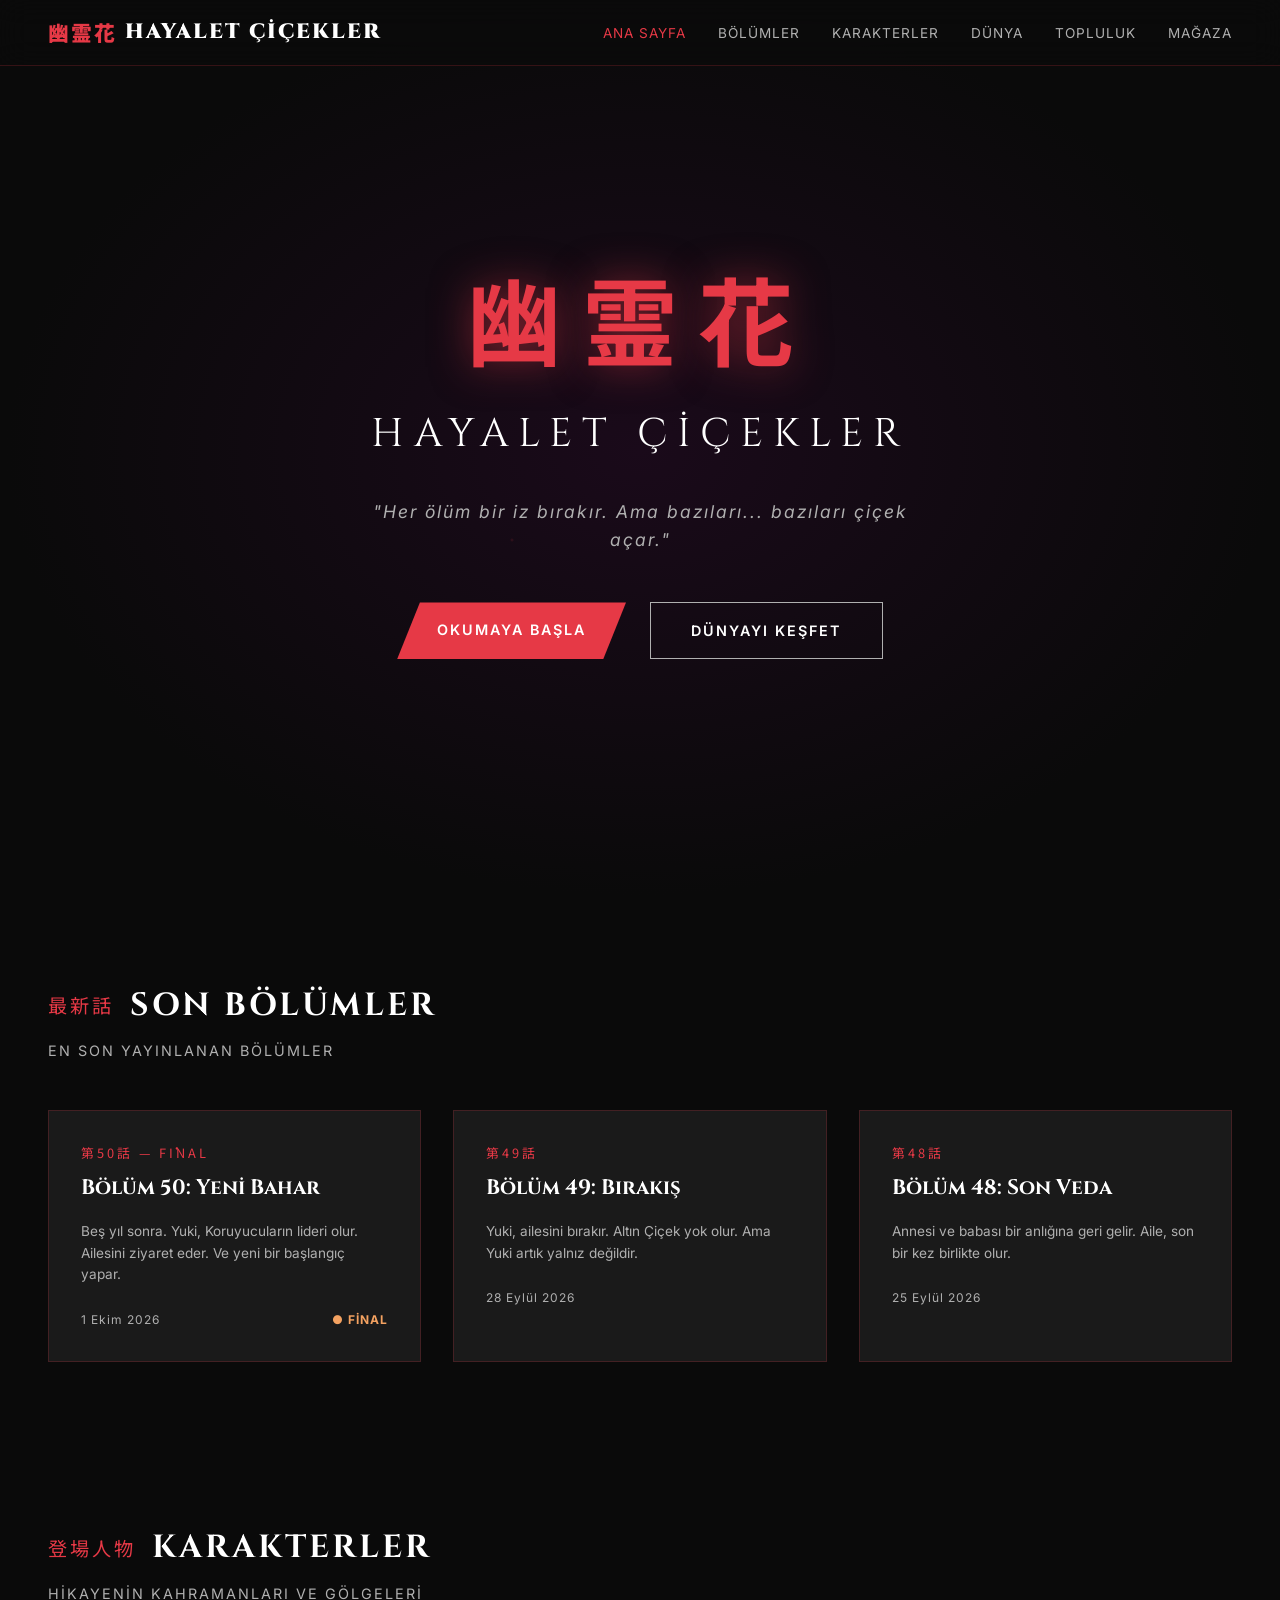
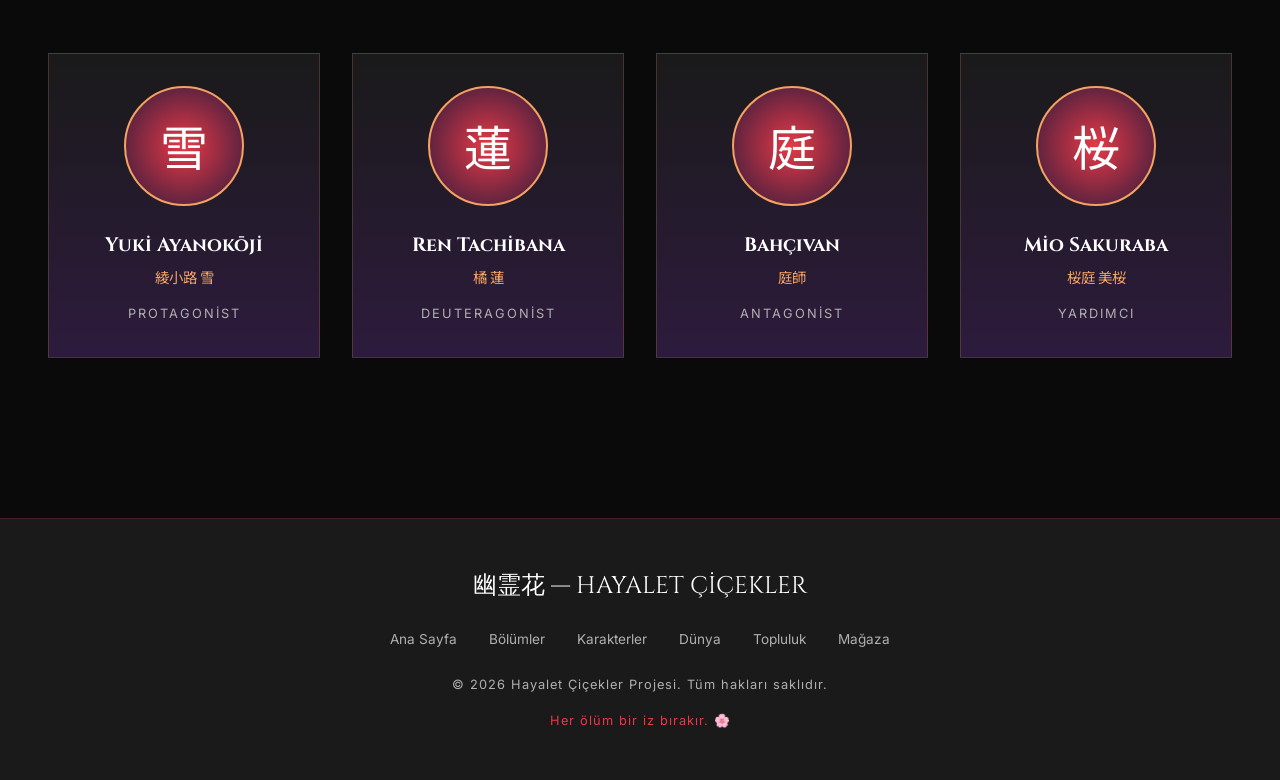
==== index.html @ 7137e5c6 "Create index.html" ====
<!DOCTYPE html>
<html lang="tr">
<head>
<meta charset="UTF-8">
<meta name="viewport" content="width=device-width, initial-scale=1.0">
<title>幽霊花 — Hayalet Çiçekler | Anime Çizgi Roman</title>
<meta name="description" content="Hayalet Çiçekler — Karanlık fantezi anime çizgi roman. Her ölüm bir iz bırakır, bazıları çiçek açar.">
<link href="https://fonts.googleapis.com/css2?family=Cinzel:wght@400;700;900&family=Inter:wght@300;400;600&family=Noto+Sans+JP:wght@300;400;700&display=swap" rel="stylesheet">
<link rel="stylesheet" href="css/style.css">
</head>
<body>

<!-- NAVBAR -->
<nav class="navbar">
  <a href="index.html" class="logo"><span>幽霊花</span> HAYALET ÇİÇEKLER</a>
  <button class="menu-toggle">☰</button>
  <ul>
    <li><a href="index.html" class="active">Ana Sayfa</a></li>
    <li><a href="reader.html">Bölümler</a></li>
    <li><a href="characters.html">Karakterler</a></li>
    <li><a href="world.html">Dünya</a></li>
    <li><a href="community.html">Topluluk</a></li>
    <li><a href="shop.html">Mağaza</a></li>
  </ul>
</nav>

<!-- HERO -->
<header class="hero">
  <h1 class="hero-title-jp">幽霊花</h1>
  <h2 class="hero-title-tr">HAYALET ÇİÇEKLER</h2>
  <p class="hero-tagline">"Her ölüm bir iz bırakır. Ama bazıları... bazıları çiçek açar."</p>
  <div class="hero-buttons">
    <a href="reader.html" class="btn btn-primary">Okumaya Başla</a>
    <a href="world.html" class="btn btn-secondary">Dünyayı Keşfet</a>
  </div>
</header>

<!-- SON BÖLÜMLER -->
<section id="chapters">
  <h2 class="section-title">
    <span class="section-title-jp">最新話</span> SON BÖLÜMLER
  </h2>
  <p class="section-subtitle">En son yayınlanan bölümler</p>

  <div class="chapters-grid">
    <a href="reader.html" class="chapter-card">
      <div class="chapter-number">第50話 — FİNAL</div>
      <h3 class="chapter-title">Bölüm 50: Yeni Bahar</h3>
      <p class="chapter-desc">Beş yıl sonra. Yuki, Koruyucuların lideri olur. Ailesini ziyaret eder. Ve yeni bir başlangıç yapar.</p>
      <div class="chapter-meta">
        <span>1 Ekim 2026</span>
        <span class="new">● FİNAL</span>
      </div>
    </a>

    <a href="reader.html" class="chapter-card">
      <div class="chapter-number">第49話</div>
      <h3 class="chapter-title">Bölüm 49: Bırakış</h3>
      <p class="chapter-desc">Yuki, ailesini bırakır. Altın Çiçek yok olur. Ama Yuki artık yalnız değildir.</p>
      <div class="chapter-meta">
        <span>28 Eylül 2026</span>
      </div>
    </a>

    <a href="reader.html" class="chapter-card">
      <div class="chapter-number">第48話</div>
      <h3 class="chapter-title">Bölüm 48: Son Veda</h3>
      <p class="chapter-desc">Annesi ve babası bir anlığına geri gelir. Aile, son bir kez birlikte olur.</p>
      <div class="chapter-meta">
        <span>25 Eylül 2026</span>
      </div>
    </a>
  </div>
</section>

<!-- KARAKTERLER -->
<section id="characters">
  <h2 class="section-title">
    <span class="section-title-jp">登場人物</span> KARAKTERLER
  </h2>
  <p class="section-subtitle">Hikayenin kahramanları ve gölgeleri</p>

  <div class="characters-grid">
    <a href="characters.html" class="character-card">
      <div class="character-avatar">雪</div>
      <h3 class="character-name">Yuki Ayanokōji</h3>
      <div class="character-name-jp">綾小路 雪</div>
      <div class="character-role">Protagonist</div>
    </a>

    <a href="characters.html" class="character-card">
      <div class="character-avatar">蓮</div>
      <h3 class="character-name">Ren Tachibana</h3>
      <div class="character-name-jp">橘 蓮</div>
      <div class="character-role">Deuteragonist</div>
    </a>

    <a href="characters.html" class="character-card">
      <div class="character-avatar">庭</div>
      <h3 class="character-name">Bahçıvan</h3>
      <div class="character-name-jp">庭師</div>
      <div class="character-role">Antagonist</div>
    </a>

    <a href="characters.html" class="character-card">
      <div class="character-avatar">桜</div>
      <h3 class="character-name">Mio Sakuraba</h3>
      <div class="character-name-jp">桜庭 美桜</div>
      <div class="character-role">Yardımcı</div>
    </a>
  </div>
</section>

<!-- FOOTER -->
<footer>
  <div class="footer-logo">幽霊花 — HAYALET ÇİÇEKLER</div>
  <div class="footer-links">
    <a href="index.html">Ana Sayfa</a>
    <a href="reader.html">Bölümler</a>
    <a href="characters.html">Karakterler</a>
    <a href="world.html">Dünya</a>
    <a href="community.html">Topluluk</a>
    <a href="shop.html">Mağaza</a>
  </div>
  <p>© 2026 Hayalet Çiçekler Projesi. Tüm hakları saklıdır.</p>
  <p style="color: var(--red); margin-top: 1rem;">Her ölüm bir iz bırakır. 🌸</p>
</footer>

<script src="js/main.js"></script>
</body>
</html>
---- css/style.css ----
/* ============================================
   幽霊花 — HAYALET ÇİÇEKLER
   Ana Stil Dosyası
   ============================================ */

:root {
  --bg: #0A0A0A;
  --bg2: #1A1A1A;
  --bg3: #252525;
  --purple: #2D1B3D;
  --red: #E63946;
  --red-light: #FF4757;
  --gold: #F4A261;
  --blue: #4A90D9;
  --white: #FFFFFF;
  --gray: #B0B0B0;
  --gray-dark: #666;
  --font-title: 'Cinzel', serif;
  --font-body: 'Inter', sans-serif;
  --font-jp: 'Noto Sans JP', sans-serif;
  --transition: 0.3s ease;
}

* {
  margin: 0;
  padding: 0;
  box-sizing: border-box;
}

html {
  scroll-behavior: smooth;
}

body {
  background: var(--bg);
  color: var(--white);
  font-family: var(--font-body);
  overflow-x: hidden;
  line-height: 1.6;
}

/* ============================================
   NAVBAR
   ============================================ */
.navbar {
  position: fixed;
  top: 0; left: 0; right: 0;
  z-index: 1000;
  display: flex;
  justify-content: space-between;
  align-items: center;
  padding: 1rem 3rem;
  background: rgba(10,10,10,0.9);
  backdrop-filter: blur(15px);
  -webkit-backdrop-filter: blur(15px);
  border-bottom: 1px solid rgba(230,57,70,0.2);
  transition: transform var(--transition);
}

.navbar.hidden {
  transform: translateY(-100%);
}

.navbar .logo {
  font-family: var(--font-title);
  font-size: 1.3rem;
  font-weight: 900;
  letter-spacing: 2px;
  display: flex;
  align-items: center;
  gap: 0.5rem;
  text-decoration: none;
  color: var(--white);
}

.navbar .logo span {
  color: var(--red);
  font-family: var(--font-jp);
}

.navbar ul {
  display: flex;
  list-style: none;
  gap: 2rem;
}

.navbar a {
  color: var(--gray);
  text-decoration: none;
  font-size: 0.85rem;
  letter-spacing: 1px;
  text-transform: uppercase;
  transition: color var(--transition);
  position: relative;
}

.navbar a::after {
  content: '';
  position: absolute;
  bottom: -5px; left: 0;
  width: 0; height: 2px;
  background: var(--red);
  transition: width var(--transition);
}

.navbar a:hover { color: var(--red); }
.navbar a:hover::after { width: 100%; }
.navbar a.active { color: var(--red); }

.menu-toggle {
  display: none;
  background: transparent;
  border: none;
  color: var(--white);
  font-size: 1.5rem;
  cursor: pointer;
}

/* ============================================
   HERO
   ============================================ */
.hero {
  min-height: 100vh;
  display: flex;
  flex-direction: column;
  justify-content: center;
  align-items: center;
  text-align: center;
  position: relative;
  background: radial-gradient(ellipse at center, #1A0A1A 0%, #0A0A0A 70%);
  overflow: hidden;
  padding: 2rem;
}

.hero::before {
  content: '';
  position: absolute;
  top: 0; left: 0; right: 0; bottom: 0;
  background-image: 
    radial-gradient(2px 2px at 20% 30%, rgba(230,57,70,0.3), transparent),
    radial-gradient(2px 2px at 60% 70%, rgba(244,162,97,0.3), transparent),
    radial-gradient(1px 1px at 50% 50%, rgba(230,57,70,0.2), transparent),
    radial-gradient(1px 1px at 80% 10%, rgba(244,162,97,0.2), transparent),
    radial-gradient(2px 2px at 90% 60%, rgba(230,57,70,0.3), transparent);
  background-size: 200% 200%;
  animation: floatParticles 20s infinite linear;
  opacity: 0.6;
}

@keyframes floatParticles {
  from { background-position: 0 0; }
  to { background-position: 200% 200%; }
}

.hero-title-jp {
  font-family: var(--font-jp);
  font-size: 6rem;
  font-weight: 700;
  color: var(--red);
  letter-spacing: 20px;
  text-shadow: 0 0 40px rgba(230,57,70,0.5);
  animation: glow 3s infinite alternate;
  position: relative;
  z-index: 1;
}

@keyframes glow {
  from { text-shadow: 0 0 20px rgba(230,57,70,0.3); }
  to { text-shadow: 0 0 80px rgba(230,57,70,0.9); }
}

.hero-title-tr {
  font-family: var(--font-title);
  font-size: 2.5rem;
  font-weight: 400;
  letter-spacing: 10px;
  color: var(--white);
  margin-top: 0.5rem;
  position: relative;
  z-index: 1;
}

.hero-tagline {
  font-size: 1.1rem;
  color: var(--gray);
  margin-top: 2rem;
  font-style: italic;
  letter-spacing: 2px;
  position: relative;
  z-index: 1;
  max-width: 600px;
}

.hero-buttons {
  margin-top: 3rem;
  display: flex;
  gap: 1.5rem;
  position: relative;
  z-index: 1;
  flex-wrap: wrap;
  justify-content: center;
}

/* ============================================
   BUTONLAR
   ============================================ */
.btn {
  padding: 1rem 2.5rem;
  font-family: var(--font-body);
  font-size: 0.9rem;
  font-weight: 600;
  letter-spacing: 2px;
  text-transform: uppercase;
  border: none;
  cursor: pointer;
  transition: all var(--transition);
  text-decoration: none;
  display: inline-block;
  text-align: center;
}

.btn-primary {
  background: var(--red);
  color: var(--white);
  clip-path: polygon(10% 0, 100% 0, 90% 100%, 0 100%);
}

.btn-primary:hover {
  background: var(--red-light);
  transform: translateY(-3px);
  box-shadow: 0 10px 30px rgba(230,57,70,0.4);
}

.btn-secondary {
  background: transparent;
  color: var(--white);
  border: 1px solid var(--gray);
}

.btn-secondary:hover {
  border-color: var(--red);
  color: var(--red);
  transform: translateY(-3px);
  box-shadow: 0 10px 30px rgba(230,57,70,0.2);
}

/* ============================================
   SECTIONS
   ============================================ */
section {
  padding: 5rem 3rem;
  max-width: 1400px;
  margin: 0 auto;
}

.section-title {
  font-family: var(--font-title);
  font-size: 2rem;
  font-weight: 700;
  letter-spacing: 3px;
  margin-bottom: 0.5rem;
  display: flex;
  align-items: center;
  gap: 1rem;
  flex-wrap: wrap;
}

.section-title-jp {
  font-family: var(--font-jp);
  font-size: 1.2rem;
  color: var(--red);
  font-weight: 400;
}

.section-subtitle {
  color: var(--gray);
  font-size: 0.9rem;
  letter-spacing: 2px;
  margin-bottom: 3rem;
  text-transform: uppercase;
}

/* ============================================
   BÖLÜM KARTLARI
   ============================================ */
.chapters-grid {
  display: grid;
  grid-template-columns: repeat(auto-fit, minmax(300px, 1fr));
  gap: 2rem;
}

.chapter-card {
  background: var(--bg2);
  border: 1px solid rgba(230,57,70,0.2);
  padding: 2rem;
  transition: all var(--transition);
  cursor: pointer;
  position: relative;
  overflow: hidden;
  text-decoration: none;
  color: inherit;
  display: block;
}

.chapter-card::before {
  content: '';
  position: absolute;
  top: 0; left: 0;
  width: 4px; height: 100%;
  background: var(--red);
  transform: scaleY(0);
  transition: transform var(--transition);
}

.chapter-card:hover::before { transform: scaleY(1); }

.chapter-card:hover {
  border-color: var(--red);
  transform: translateY(-5px);
  box-shadow: 0 15px 40px rgba(230,57,70,0.15);
}

.chapter-number {
  font-family: var(--font-jp);
  font-size: 0.8rem;
  color: var(--red);
  letter-spacing: 3px;
}

.chapter-title {
  font-family: var(--font-title);
  font-size: 1.3rem;
  margin: 0.5rem 0;
  font-weight: 700;
}

.chapter-desc {
  color: var(--gray);
  font-size: 0.85rem;
  line-height: 1.6;
  margin-top: 1rem;
}

.chapter-meta {
  display: flex;
  justify-content: space-between;
  margin-top: 1.5rem;
  font-size: 0.75rem;
  color: var(--gray);
  letter-spacing: 1px;
}

.chapter-meta .new {
  color: var(--gold);
  font-weight: 700;
}

/* ============================================
   KARAKTER KARTLARI
   ============================================ */
.characters-grid {
  display: grid;
  grid-template-columns: repeat(auto-fit, minmax(250px, 1fr));
  gap: 2rem;
}

.character-card {
  background: linear-gradient(180deg, var(--bg2) 0%, var(--purple) 100%);
  border: 1px solid rgba(244,162,97,0.2);
  padding: 2rem;
  text-align: center;
  transition: all var(--transition);
  cursor: pointer;
  text-decoration: none;
  color: inherit;
  display: block;
}

.character-card:hover {
  border-color: var(--gold);
  transform: translateY(-8px);
  box-shadow: 0 20px 50px rgba(244,162,97,0.2);
}

.character-avatar {
  width: 120px;
  height: 120px;
  border-radius: 50%;
  background: radial-gradient(circle, var(--red) 0%, var(--purple) 100%);
  margin: 0 auto 1.5rem;
  display: flex;
  align-items: center;
  justify-content: center;
  font-family: var(--font-jp);
  font-size: 3rem;
  color: var(--white);
  border: 2px solid var(--gold);
  transition: transform var(--transition);
}

.character-card:hover .character-avatar {
  transform: scale(1.1) rotate(5deg);
}

.character-name {
  font-family: var(--font-title);
  font-size: 1.2rem;
  font-weight: 700;
  margin-bottom: 0.3rem;
}

.character-name-jp {
  font-family: var(--font-jp);
  font-size: 0.9rem;
  color: var(--gold);
  margin-bottom: 1rem;
}

.character-role {
  color: var(--gray);
  font-size: 0.8rem;
  letter-spacing: 2px;
  text-transform: uppercase;
}

/* ============================================
   FOOTER
   ============================================ */
footer {
  background: var(--bg2);
  border-top: 1px solid rgba(230,57,70,0.2);
  padding: 3rem;
  text-align: center;
  margin-top: 5rem;
}

footer .footer-logo {
  font-family: var(--font-title);
  font-size: 1.5rem;
  color: var(--white);
  margin-bottom: 1rem;
}

footer p {
  color: var(--gray);
  font-size: 0.8rem;
  letter-spacing: 1px;
  margin-top: 0.5rem;
}

footer .footer-links {
  display: flex;
  justify-content: center;
  gap: 2rem;
  margin: 1.5rem 0;
  flex-wrap: wrap;
}

footer .footer-links a {
  color: var(--gray);
  text-decoration: none;
  font-size: 0.85rem;
  transition: color var(--transition);
}

footer .footer-links a:hover { color: var(--red); }

/* ============================================
   READER
   ============================================ */
.reader-topbar {
  position: fixed;
  top: 0; left: 0; right: 0;
  z-index: 1000;
  display: flex;
  justify-content: space-between;
  align-items: center;
  padding: 0.8rem 2rem;
  background: rgba(10,10,10,0.95);
  backdrop-filter: blur(15px);
  border-bottom: 1px solid rgba(230,57,70,0.3);
  transition: transform var(--transition);
}

.reader-topbar.hidden { transform: translateY(-100%); }

.back-btn {
  color: var(--gray);
  text-decoration: none;
  font-size: 0.85rem;
  letter-spacing: 1px;
  display: flex;
  align-items: center;
  gap: 0.5rem;
  transition: color var(--transition);
}

.back-btn:hover { color: var(--red); }

.chapter-info { text-align: center; flex: 1; }
.chapter-info .jp {
  font-family: var(--font-jp);
  font-size: 0.75rem;
  color: var(--red);
  letter-spacing: 3px;
}
.chapter-info .title {
  font-family: var(--font-title);
  font-size: 1rem;
  font-weight: 700;
  letter-spacing: 2px;
}

.reader-controls { display: flex; gap: 0.8rem; }

.control-btn {
  background: transparent;
  border: 1px solid rgba(230,57,70,0.3);
  color: var(--gray);
  width: 36px;
  height: 36px;
  border-radius: 50%;
  cursor: pointer;
  display: flex;
  align-items: center;
  justify-content: center;
  font-size: 0.9rem;
  transition: all var(--transition);
}

.control-btn:hover {
  border-color: var(--red);
  color: var(--red);
  background: rgba(230,57,70,0.1);
}

.reader-container {
  max-width: 900px;
  margin: 0 auto;
  padding: 6rem 1rem 3rem;
}

.page {
  margin-bottom: 2rem;
  background: var(--bg2);
  border-radius: 4px;
  overflow: hidden;
  box-shadow: 0 10px 40px rgba(0,0,0,0.5);
  position: relative;
  transition: transform var(--transition);
}

.page:hover { transform: scale(1.005); }

.page-number {
  position: absolute;
  bottom: 0.5rem;
  right: 1rem;
  font-size: 0.7rem;
  color: var(--gray);
  letter-spacing: 1px;
  z-index: 10;
}

.panel {
  width: 100%;
  display: flex;
  flex-direction: column;
  border-bottom: 2px solid var(--bg);
  position: relative;
}

.panel:last-child { border-bottom: none; }

.panel-image {
  width: 100%;
  min-height: 300px;
  background: linear-gradient(135deg, #1A0A1A 0%, #0A0A0A 100%);
  display: flex;
  align-items: center;
  justify-content: center;
  position: relative;
  overflow: hidden;
}

.panel-image::before {
  content: attr(data-scene);
  position: absolute;
  top: 50%;
  left: 50%;
  transform: translate(-50%, -50%);
  font-family: var(--font-jp);
  font-size: 1.5rem;
  color: rgba(230,57,70,0.3);
  letter-spacing: 5px;
  text-align: center;
  padding: 1rem;
  width: 90%;
}

.panel-splash .panel-image {
  min-height: 500px;
  background: linear-gradient(135deg, #2D1B3D 0%, #1A0A1A 100%);
}

.panel-splash .panel-image::before {
  font-size: 2.5rem;
  color: rgba(230,57,70,0.5);
}

.panel-closeup .panel-image { min-height: 400px; }

.panel-dialogue {
  padding: 1.5rem 2rem;
  background: var(--bg2);
}

.dialogue-box {
  background: rgba(45,27,61,0.6);
  border-left: 3px solid var(--red);
  padding: 1rem 1.5rem;
  margin: 0.8rem 0;
  border-radius: 0 8px 8px 0;
  position: relative;
}

.dialogue-speaker {
  font-family: var(--font-title);
  font-size: 0.75rem;
  font-weight: 700;
  color: var(--red);
  letter-spacing: 2px;
  text-transform: uppercase;
  margin-bottom: 0.3rem;
}

.dialogue-text {
  font-size: 0.95rem;
  line-height: 1.6;
  color: var(--white);
}

.inner-voice {
  font-style: italic;
  color: var(--gold);
  font-size: 0.9rem;
  line-height: 1.6;
  padding: 1rem 1.5rem;
  background: rgba(244,162,97,0.05);
  border-radius: 8px;
  margin: 0.8rem 0;
  border-left: 2px dashed rgba(244,162,97,0.3);
}

.whisper {
  font-family: var(--font-jp);
  font-size: 0.85rem;
  color: var(--red);
  opacity: 0.7;
  text-align: center;
  letter-spacing: 3px;
  padding: 0.5rem;
  animation: whisperFade 3s infinite alternate;
}

@keyframes whisperFade {
  from { opacity: 0.3; }
  to { opacity: 0.9; }
}

.reader-nav {
  display: flex;
  justify-content: space-between;
  align-items: center;
  margin-top: 3rem;
  padding: 2rem 0;
  border-top: 1px solid rgba(230,57,70,0.2);
  flex-wrap: wrap;
  gap: 1rem;
}

.nav-btn {
  padding: 1rem 2rem;
  background: transparent;
  border: 1px solid rgba(230,57,70,0.4);
  color: var(--white);
  text-decoration: none;
  font-size: 0.85rem;
  letter-spacing: 2px;
  text-transform: uppercase;
  transition: all var(--transition);
  display: flex;
  align-items: center;
  gap: 0.5rem;
}

.nav-btn:hover {
  background: var(--red);
  border-color: var(--red);
  transform: translateY(-3px);
  box-shadow: 0 10px 30px rgba(230,57,70,0.3);
}

.nav-btn.disabled {
  opacity: 0.3;
  pointer-events: none;
}

.progress-bar {
  position: fixed;
  top: 0; left: 0;
  height: 3px;
  background: linear-gradient(90deg, var(--red), var(--gold));
  z-index: 2000;
  transition: width 0.1s;
  box-shadow: 0 0 10px rgba(230,57,70,0.5);
  width: 0;
}

/* ============================================
   YORUMLAR
   ============================================ */
.comments-section {
  margin-top: 4rem;
  padding: 2rem;
  background: var(--bg2);
  border-radius: 8px;
  border: 1px solid rgba(230,57,70,0.2);
}

.comments-title {
  font-family: var(--font-title);
  font-size: 1.2rem;
  margin-bottom: 1.5rem;
  letter-spacing: 2px;
}

.comment-input {
  width: 100%;
  background: rgba(10,10,10,0.8);
  border: 1px solid rgba(230,57,70,0.3);
  color: var(--white);
  padding: 1rem;
  border-radius: 4px;
  font-family: var(--font-body);
  font-size: 0.9rem;
  resize: vertical;
  min-height: 80px;
  transition: border var(--transition);
}

.comment-input:focus {
  outline: none;
  border-color: var(--red);
  box-shadow: 0 0 20px rgba(230,57,70,0.2);
}

.comment-submit {
  margin-top: 1rem;
  padding: 0.8rem 2rem;
  background: var(--red);
  color: var(--white);
  border: none;
  font-family: var(--font-body);
  font-size: 0.8rem;
  letter-spacing: 2px;
  text-transform: uppercase;
  cursor: pointer;
  transition: all var(--transition);
}

.comment-submit:hover {
  background: var(--red-light);
  transform: translateY(-2px);
  box-shadow: 0 10px 25px rgba(230,57,70,0.4);
}

/* ============================================
   DÜNYA SAYFASI
   ============================================ */
.world-grid {
  display: grid;
  grid-template-columns: repeat(auto-fit, minmax(300px, 1fr));
  gap: 2rem;
}

.world-card {
  background: var(--bg2);
  border: 1px solid rgba(230,57,70,0.2);
  padding: 2rem;
  transition: all var(--transition);
}

.world-card:hover {
  border-color: var(--red);
  transform: translateY(-5px);
}

.world-card-icon {
  font-family: var(--font-jp);
  font-size: 3rem;
  color: var(--red);
  margin-bottom: 1rem;
}

.world-card-title {
  font-family: var(--font-title);
  font-size: 1.3rem;
  margin-bottom: 0.5rem;
}

.world-card-title-jp {
  font-family: var(--font-jp);
  font-size: 0.9rem;
  color: var(--gold);
  margin-bottom: 1rem;
}

.world-card-desc {
  color: var(--gray);
  font-size: 0.9rem;
  line-height: 1.7;
}

/* Çiçek renk göstergesi */
.flower-colors {
  display: grid;
  grid-template-columns: repeat(auto-fit, minmax(150px, 1fr));
  gap: 1rem;
  margin-top: 2rem;
}

.flower-color-item {
  padding: 1.5rem;
  text-align: center;
  border-radius: 8px;
  transition: transform var(--transition);
  cursor: pointer;
}

.flower-color-item:hover { transform: scale(1.05); }

.flower-color-item.red { background: linear-gradient(135deg, #E63946, #8B1A1A); }
.flower-color-item.blue { background: linear-gradient(135deg, #4A90D9, #1A3A5C); }
.flower-color-item.black { background: linear-gradient(135deg, #333, #000); }
.flower-color-item.white { background: linear-gradient(135deg, #FFF, #AAA); color: #0A0A0A; }
.flower-color-item.gold { background: linear-gradient(135deg, #F4A261, #B8860B); color: #0A0A0A; }

.flower-color-item h4 {
  font-family: var(--font-title);
  font-size: 1.1rem;
  margin-bottom: 0.3rem;
}

.flower-color-item p {
  font-size: 0.8rem;
  opacity: 0.9;
}

/* ============================================
   TOPLULUK SAYFASI
   ============================================ */
.forum-grid {
  display: grid;
  grid-template-columns: 2fr 1fr;
  gap: 2rem;
}

.forum-thread {
  background: var(--bg2);
  padding: 1.5rem;
  border-left: 3px solid var(--red);
  margin-bottom: 1rem;
  transition: all var(--transition);
  cursor: pointer;
}

.forum-thread:hover {
  border-left-color: var(--gold);
  background: var(--bg3);
}

.forum-thread-title {
  font-family: var(--font-title);
  font-size: 1.1rem;
  margin-bottom: 0.5rem;
}

.forum-thread-meta {
  font-size: 0.75rem;
  color: var(--gray);
  letter-spacing: 1px;
}

.sidebar-box {
  background: var(--bg2);
  padding: 1.5rem;
  border: 1px solid rgba(230,57,70,0.2);
  margin-bottom: 1.5rem;
}

.sidebar-title {
  font-family: var(--font-title);
  font-size: 1rem;
  margin-bottom: 1rem;
  color: var(--gold);
}

.poll-option {
  display: flex;
  justify-content: space-between;
  padding: 0.8rem;
  background: var(--bg);
  margin-bottom: 0.5rem;
  cursor: pointer;
  transition: all var(--transition);
  border: 1px solid transparent;
}

.poll-option:hover {
  border-color: var(--red);
}

/* ============================================
   MAĞAZA SAYFASI
   ============================================ */
.shop-grid {
  display: grid;
  grid-template-columns: repeat(auto-fit, minmax(250px, 1fr));
  gap: 2rem;
}

.product-card {
  background: var(--bg2);
  border: 1px solid rgba(230,57,70,0.2);
  overflow: hidden;
  transition: all var(--transition);
  cursor: pointer;
}

.product-card:hover {
  border-color: var(--red);
  transform: translateY(-5px);
  box-shadow: 0 20px 50px rgba(230,57,70,0.2);
}

.product-image {
  aspect-ratio: 1;
  background: linear-gradient(135deg, #1A0A1A 0%, #2D1B3D 100%);
  display: flex;
  align-items: center;
  justify-content: center;
  font-family: var(--font-jp);
  font-size: 4rem;
  color: rgba(230,57,70,0.4);
}

.product-info {
  padding: 1.5rem;
}

.product-title {
  font-family: var(--font-title);
  font-size: 1.1rem;
  margin-bottom: 0.5rem;
}

.product-price {
  color: var(--gold);
  font-family: var(--font-title);
  font-size: 1.2rem;
  font-weight: 700;
  margin-bottom: 1rem;
}

.product-btn {
  width: 100%;
  padding: 0.8rem;
  background: transparent;
  border: 1px solid var(--red);
  color: var(--red);
  font-family: var(--font-body);
  font-size: 0.8rem;
  letter-spacing: 2px;
  text-transform: uppercase;
  cursor: pointer;
  transition: all var(--transition);
}

.product-btn:hover {
  background: var(--red);
  color: var(--white);
}

/* ============================================
   RESPONSIVE
   ============================================ */
@media (max-width: 968px) {
  .navbar { padding: 1rem 1.5rem; }
  .navbar ul { display: none; }
  .navbar ul.open {
    display: flex;
    flex-direction: column;
    position: absolute;
    top: 100%; left: 0; right: 0;
    background: rgba(10,10,10,0.98);
    padding: 2rem;
    border-bottom: 1px solid rgba(230,57,70,0.3);
  }
  .menu-toggle { display: block; }
  .hero-title-jp { font-size: 3.5rem; letter-spacing: 10px; }
  .hero-title-tr { font-size: 1.5rem; letter-spacing: 5px; }
  section { padding: 3rem 1.5rem; }
  .section-title { font-size: 1.5rem; }
  .forum-grid { grid-template-columns: 1fr; }
}

@media (max-width: 480px) {
  .hero-title-jp { font-size: 2.5rem; letter-spacing: 6px; }
  .hero-title-tr { font-size: 1.2rem; letter-spacing: 3px; }
  .hero-tagline { font-size: 0.9rem; }
  .btn { padding: 0.8rem 1.5rem; font-size: 0.8rem; }
  .reader-topbar { padding: 0.6rem 1rem; }
  .chapter-info .title { font-size: 0.8rem; }
  .reader-container { padding: 5rem 0.5rem 2rem; }
  .panel-image { min-height: 200px; }
  .panel-splash .panel-image { min-height: 350px; }
  .nav-btn { padding: 0.8rem 1rem; font-size: 0.7rem; }
}
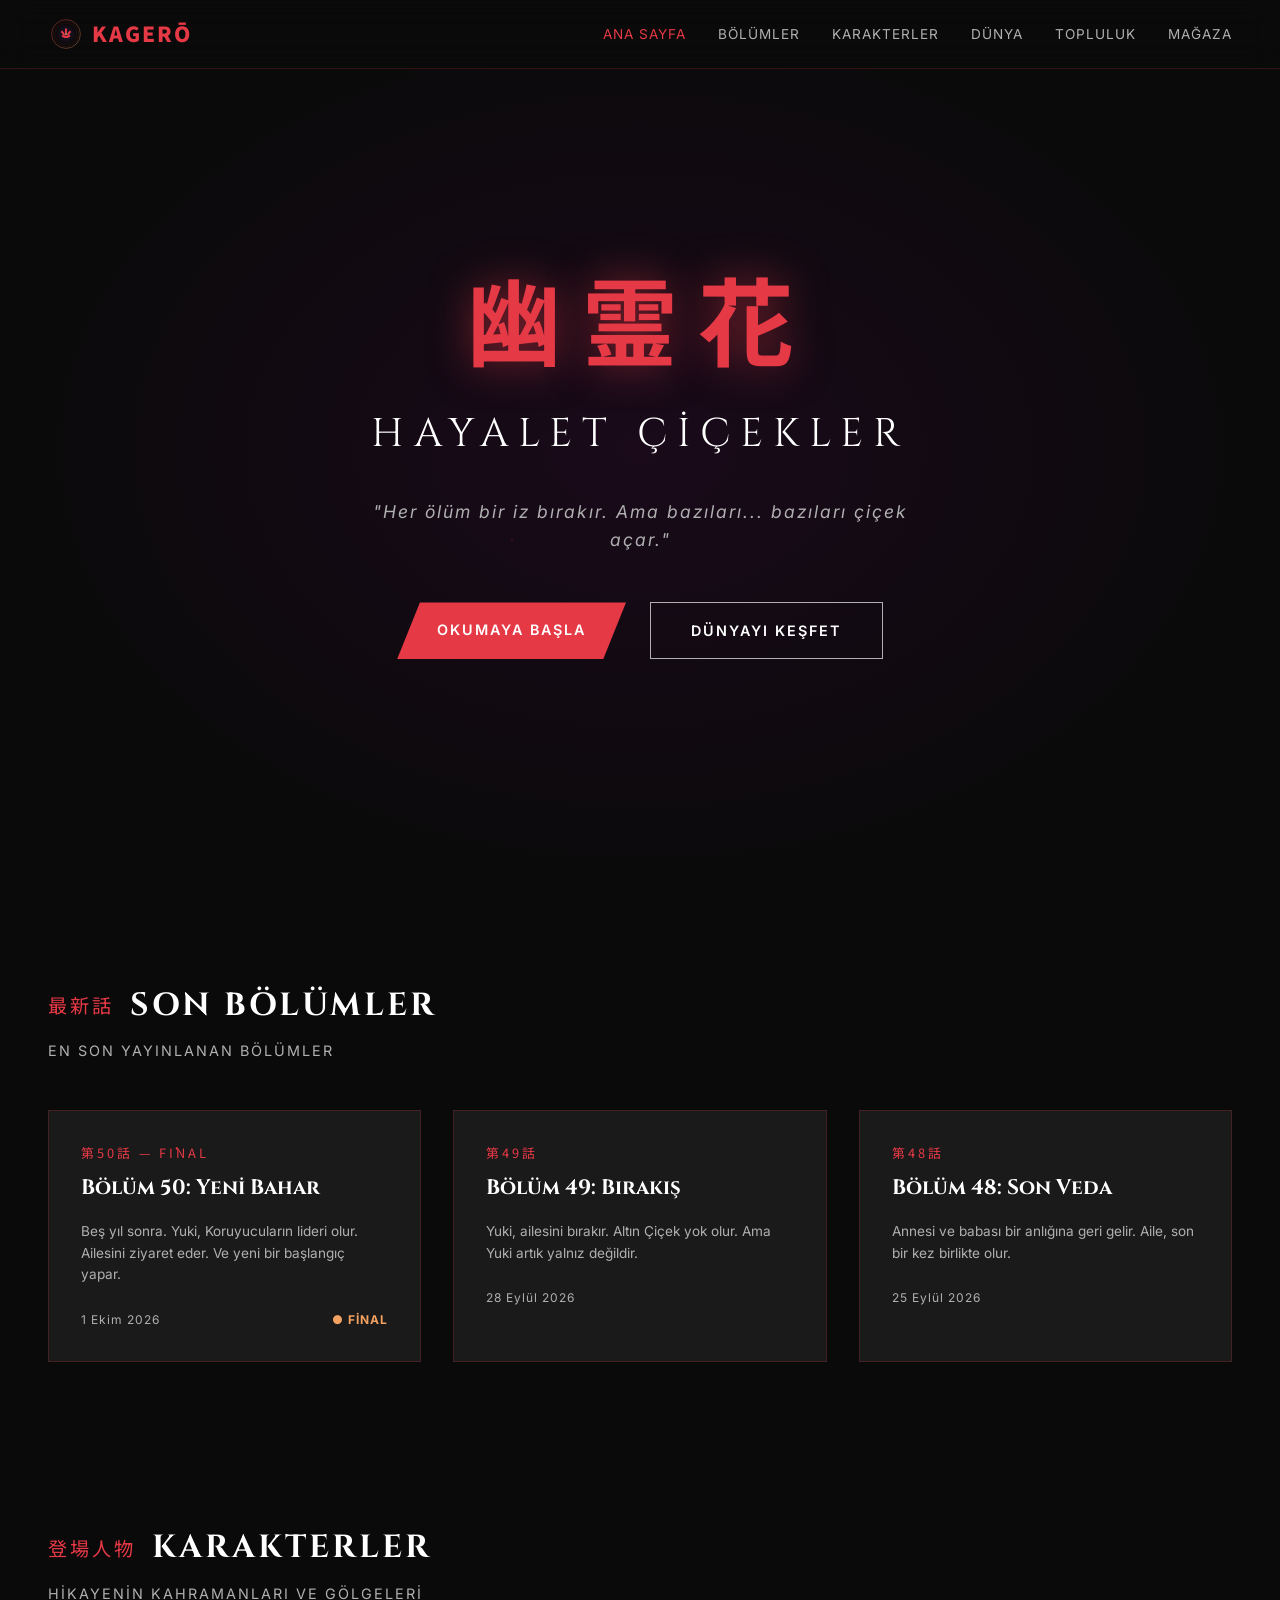
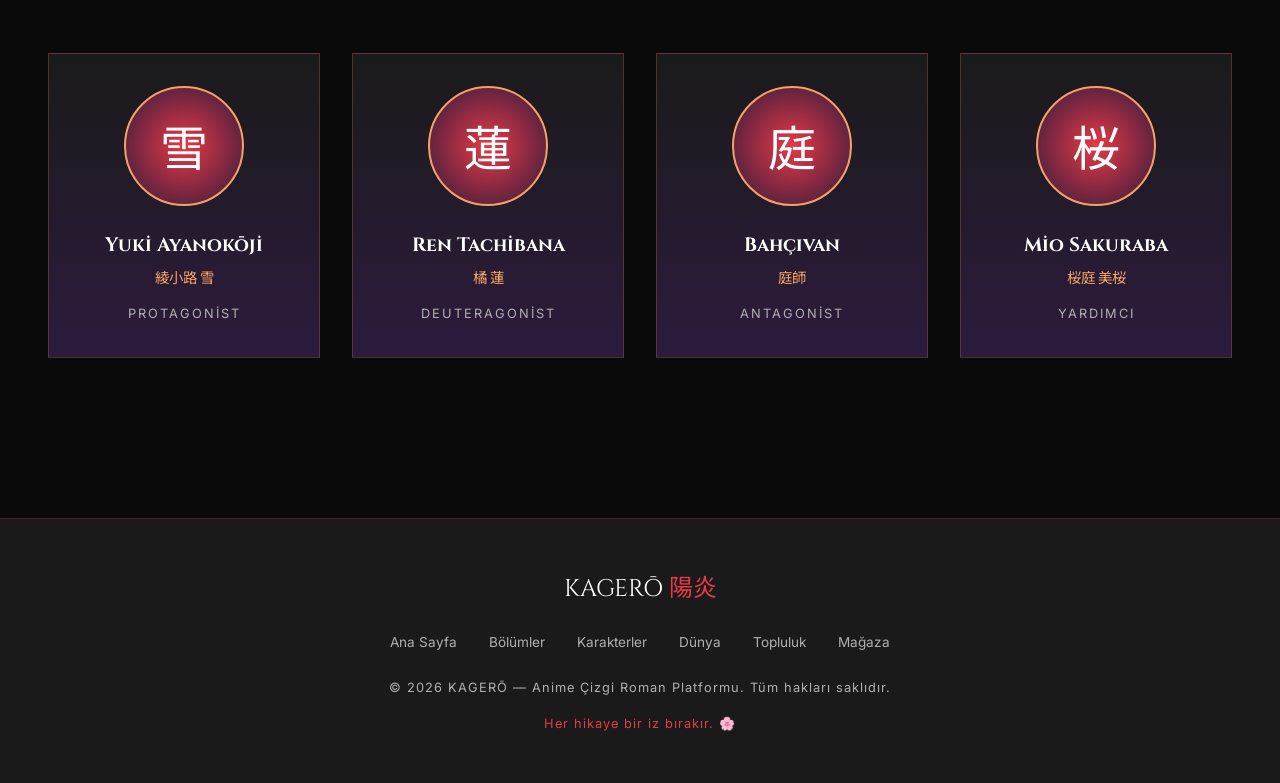
==== commit 0ba68f0a: "Update index.html" ====
--- a/index.html
+++ b/index.html
@@ -3,8 +3,12 @@
 <head>
 <meta charset="UTF-8">
 <meta name="viewport" content="width=device-width, initial-scale=1.0">
-<title>幽霊花 — Hayalet Çiçekler | Anime Çizgi Roman</title>
-<meta name="description" content="Hayalet Çiçekler — Karanlık fantezi anime çizgi roman. Her ölüm bir iz bırakır, bazıları çiçek açar.">
+<title>KAGERŌ — Anime Çizgi Roman Platformu</title>
+<meta name="description" content="KAGERŌ — Karanlık fantezi ve doğaüstü anime çizgi roman platformu. İlk seri: 幽霊花 — Hayalet Çiçekler. Her hikaye bir iz bırakır.">
+<meta property="og:title" content="KAGERŌ — Anime Çizgi Roman Platformu">
+<meta property="og:description" content="Her hikaye bir iz bırakır.">
+<meta property="og:type" content="website">
+<link rel="icon" type="image/svg+xml" href="assets/favicon.svg">
 <link href="https://fonts.googleapis.com/css2?family=Cinzel:wght@400;700;900&family=Inter:wght@300;400;600&family=Noto+Sans+JP:wght@300;400;700&display=swap" rel="stylesheet">
 <link rel="stylesheet" href="css/style.css">
 </head>
@@ -12,7 +16,10 @@
 
 <!-- NAVBAR -->
 <nav class="navbar">
-  <a href="index.html" class="logo"><span>幽霊花</span> HAYALET ÇİÇEKLER</a>
+  <a href="index.html" class="logo">
+    <img src="assets/logo-icon.svg" alt="KAGERŌ" width="36" height="36" style="vertical-align: middle;">
+    <span>KAGERŌ</span>
+  </a>
   <button class="menu-toggle">☰</button>
   <ul>
     <li><a href="index.html" class="active">Ana Sayfa</a></li>
@@ -113,7 +120,7 @@
 
 <!-- FOOTER -->
 <footer>
-  <div class="footer-logo">幽霊花 — HAYALET ÇİÇEKLER</div>
+  <div class="footer-logo">KAGERŌ <span style="color: var(--red); font-family: var(--font-jp);">陽炎</span></div>
   <div class="footer-links">
     <a href="index.html">Ana Sayfa</a>
     <a href="reader.html">Bölümler</a>
@@ -122,8 +129,8 @@
     <a href="community.html">Topluluk</a>
     <a href="shop.html">Mağaza</a>
   </div>
-  <p>© 2026 Hayalet Çiçekler Projesi. Tüm hakları saklıdır.</p>
-  <p style="color: var(--red); margin-top: 1rem;">Her ölüm bir iz bırakır. 🌸</p>
+  <p>© 2026 KAGERŌ — Anime Çizgi Roman Platformu. Tüm hakları saklıdır.</p>
+  <p style="color: var(--red); margin-top: 1rem;">Her hikaye bir iz bırakır. 🌸</p>
 </footer>
 
 <script src="js/main.js"></script>
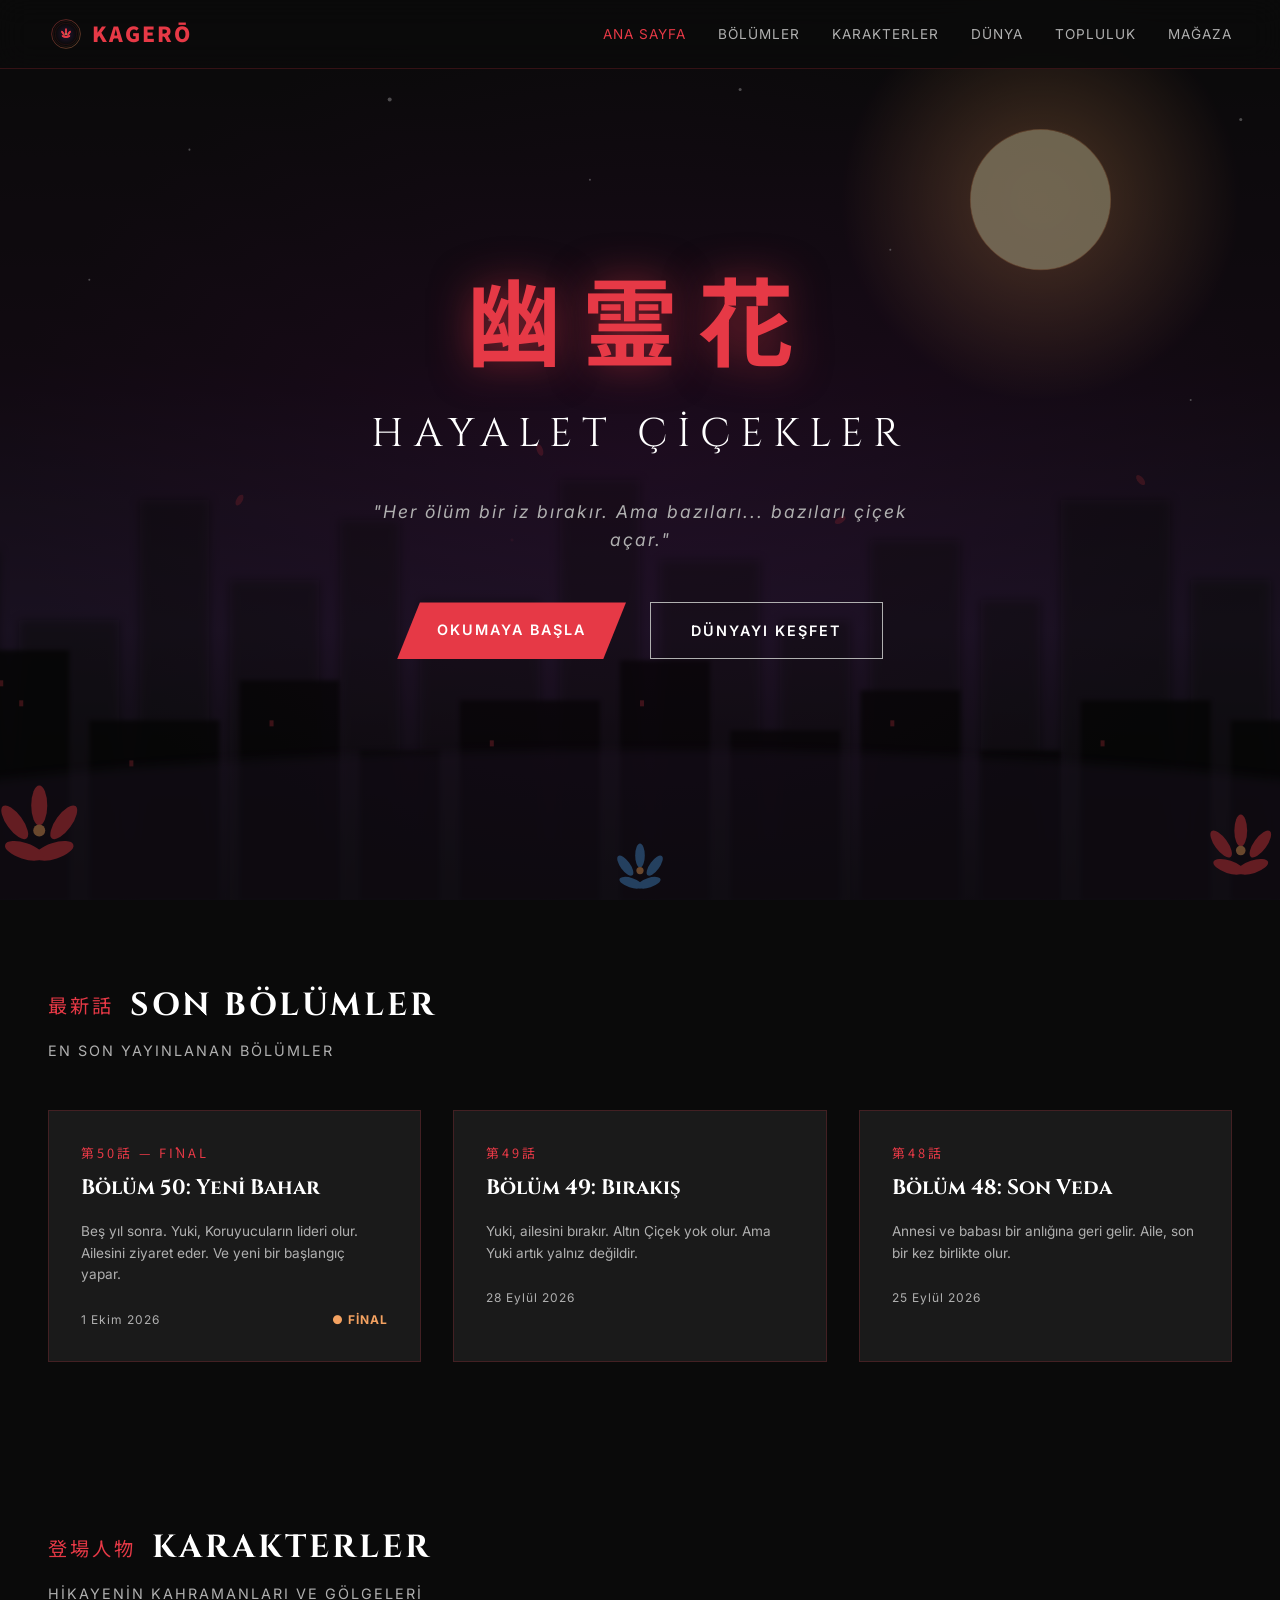
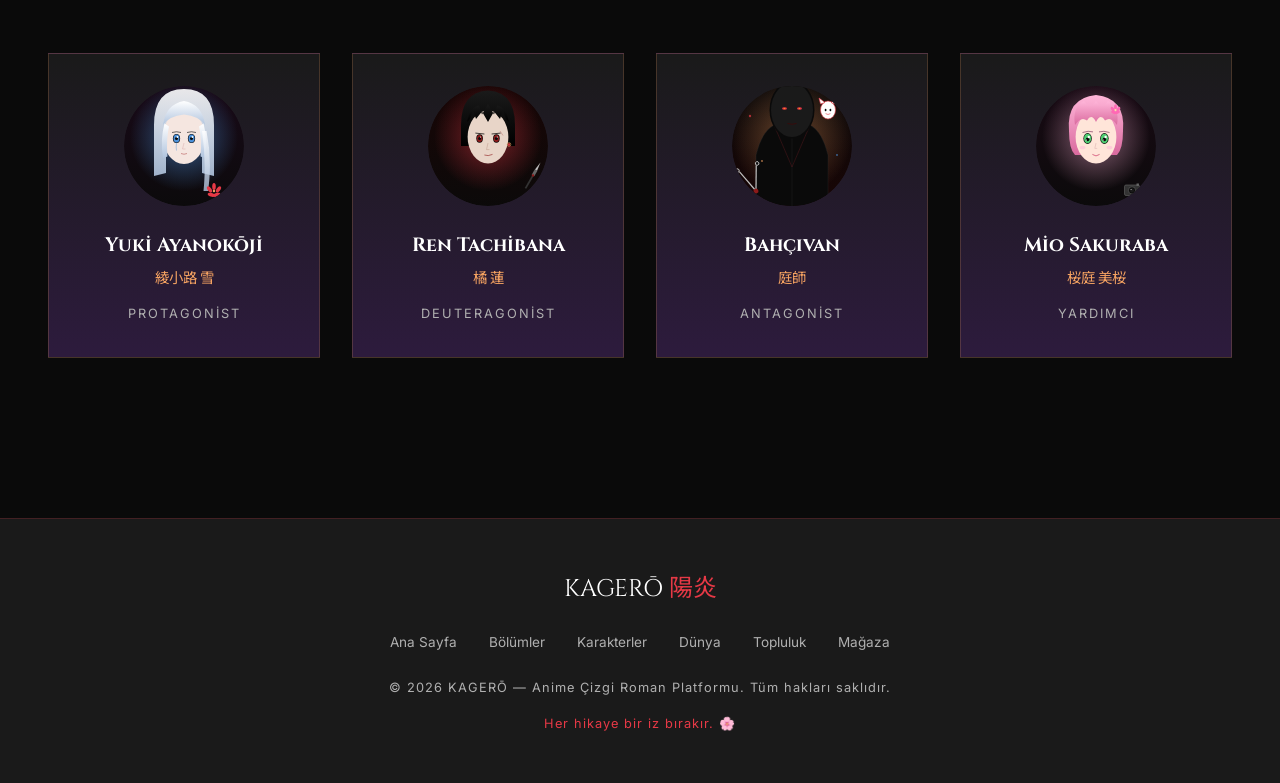
==== commit f3847277: "Update index.html" ====
--- a/index.html
+++ b/index.html
@@ -11,6 +11,18 @@
 <link rel="icon" type="image/svg+xml" href="assets/favicon.svg">
 <link href="https://fonts.googleapis.com/css2?family=Cinzel:wght@400;700;900&family=Inter:wght@300;400;600&family=Noto+Sans+JP:wght@300;400;700&display=swap" rel="stylesheet">
 <link rel="stylesheet" href="css/style.css">
+<style>
+  .hero { position: relative; overflow: hidden; }
+  .hero-bg-img {
+    position: absolute;
+    top: 0; left: 0;
+    width: 100%; height: 100%;
+    object-fit: cover;
+    opacity: 0.45;
+    z-index: 0;
+  }
+  .hero > *:not(.hero-bg-img) { position: relative; z-index: 1; }
+</style>
 </head>
 <body>
 
@@ -23,7 +35,7 @@
   <button class="menu-toggle">☰</button>
   <ul>
     <li><a href="index.html" class="active">Ana Sayfa</a></li>
-    <li><a href="reader.html">Bölümler</a></li>
+    <li><a href="chapters.html">Bölümler</a></li>
     <li><a href="characters.html">Karakterler</a></li>
     <li><a href="world.html">Dünya</a></li>
     <li><a href="community.html">Topluluk</a></li>
@@ -33,6 +45,7 @@
 
 <!-- HERO -->
 <header class="hero">
+  <img src="assets/hero-bg.svg" alt="" class="hero-bg-img">
   <h1 class="hero-title-jp">幽霊花</h1>
   <h2 class="hero-title-tr">HAYALET ÇİÇEKLER</h2>
   <p class="hero-tagline">"Her ölüm bir iz bırakır. Ama bazıları... bazıları çiçek açar."</p>
@@ -89,28 +102,36 @@
 
   <div class="characters-grid">
     <a href="characters.html" class="character-card">
-      <div class="character-avatar">雪</div>
+      <div class="character-avatar" style="background: none; border: none; padding: 0; overflow: hidden;">
+        <img src="assets/character-yuki.svg" alt="Yuki" style="width: 100%; height: 100%; object-fit: cover; border-radius: 50%;">
+      </div>
       <h3 class="character-name">Yuki Ayanokōji</h3>
       <div class="character-name-jp">綾小路 雪</div>
       <div class="character-role">Protagonist</div>
     </a>
 
     <a href="characters.html" class="character-card">
-      <div class="character-avatar">蓮</div>
+      <div class="character-avatar" style="background: none; border: none; padding: 0; overflow: hidden;">
+        <img src="assets/character-ren.svg" alt="Ren" style="width: 100%; height: 100%; object-fit: cover; border-radius: 50%;">
+      </div>
       <h3 class="character-name">Ren Tachibana</h3>
       <div class="character-name-jp">橘 蓮</div>
       <div class="character-role">Deuteragonist</div>
     </a>
 
     <a href="characters.html" class="character-card">
-      <div class="character-avatar">庭</div>
+      <div class="character-avatar" style="background: none; border: none; padding: 0; overflow: hidden;">
+        <img src="assets/character-nishishi.svg" alt="Bahçıvan" style="width: 100%; height: 100%; object-fit: cover; border-radius: 50%;">
+      </div>
       <h3 class="character-name">Bahçıvan</h3>
       <div class="character-name-jp">庭師</div>
       <div class="character-role">Antagonist</div>
     </a>
 
     <a href="characters.html" class="character-card">
-      <div class="character-avatar">桜</div>
+      <div class="character-avatar" style="background: none; border: none; padding: 0; overflow: hidden;">
+        <img src="assets/character-mio.svg" alt="Mio" style="width: 100%; height: 100%; object-fit: cover; border-radius: 50%;">
+      </div>
       <h3 class="character-name">Mio Sakuraba</h3>
       <div class="character-name-jp">桜庭 美桜</div>
       <div class="character-role">Yardımcı</div>
@@ -123,7 +144,7 @@
   <div class="footer-logo">KAGERŌ <span style="color: var(--red); font-family: var(--font-jp);">陽炎</span></div>
   <div class="footer-links">
     <a href="index.html">Ana Sayfa</a>
-    <a href="reader.html">Bölümler</a>
+    <a href="chapters.html">Bölümler</a>
     <a href="characters.html">Karakterler</a>
     <a href="world.html">Dünya</a>
     <a href="community.html">Topluluk</a>
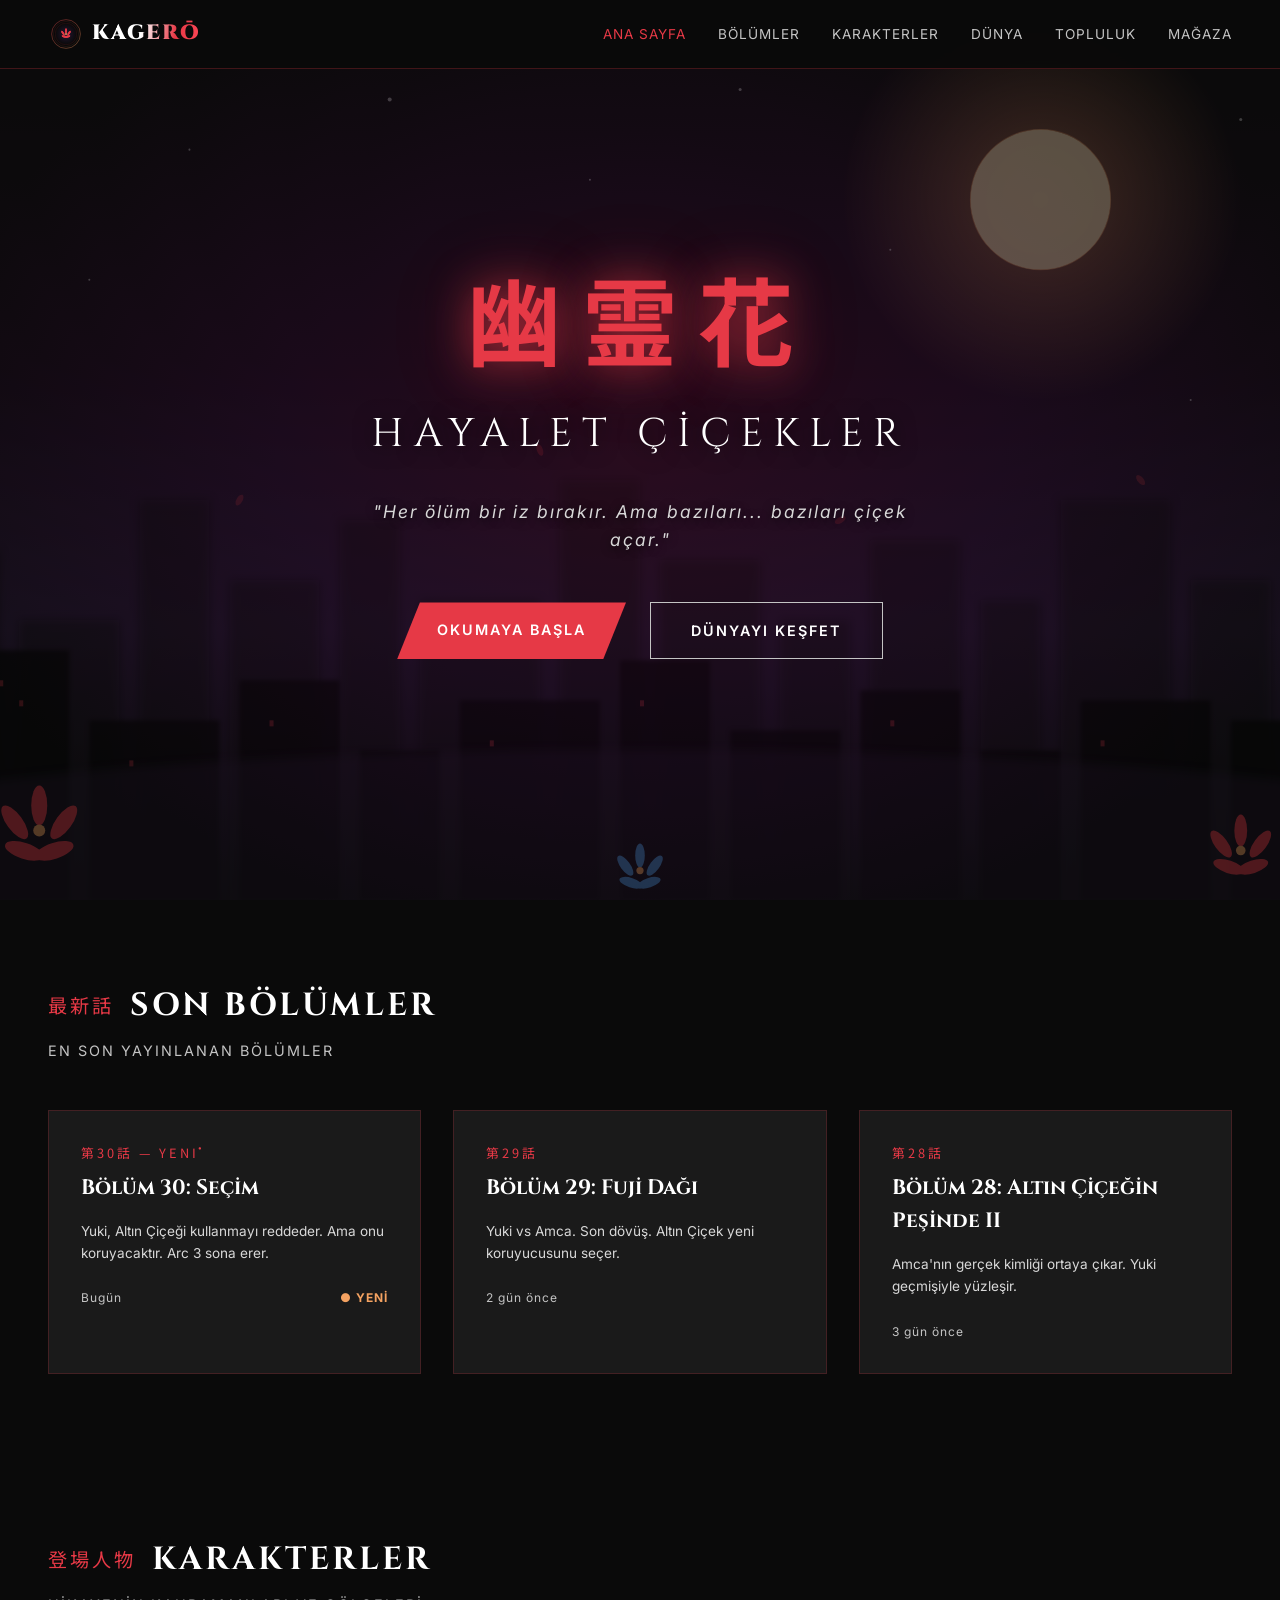
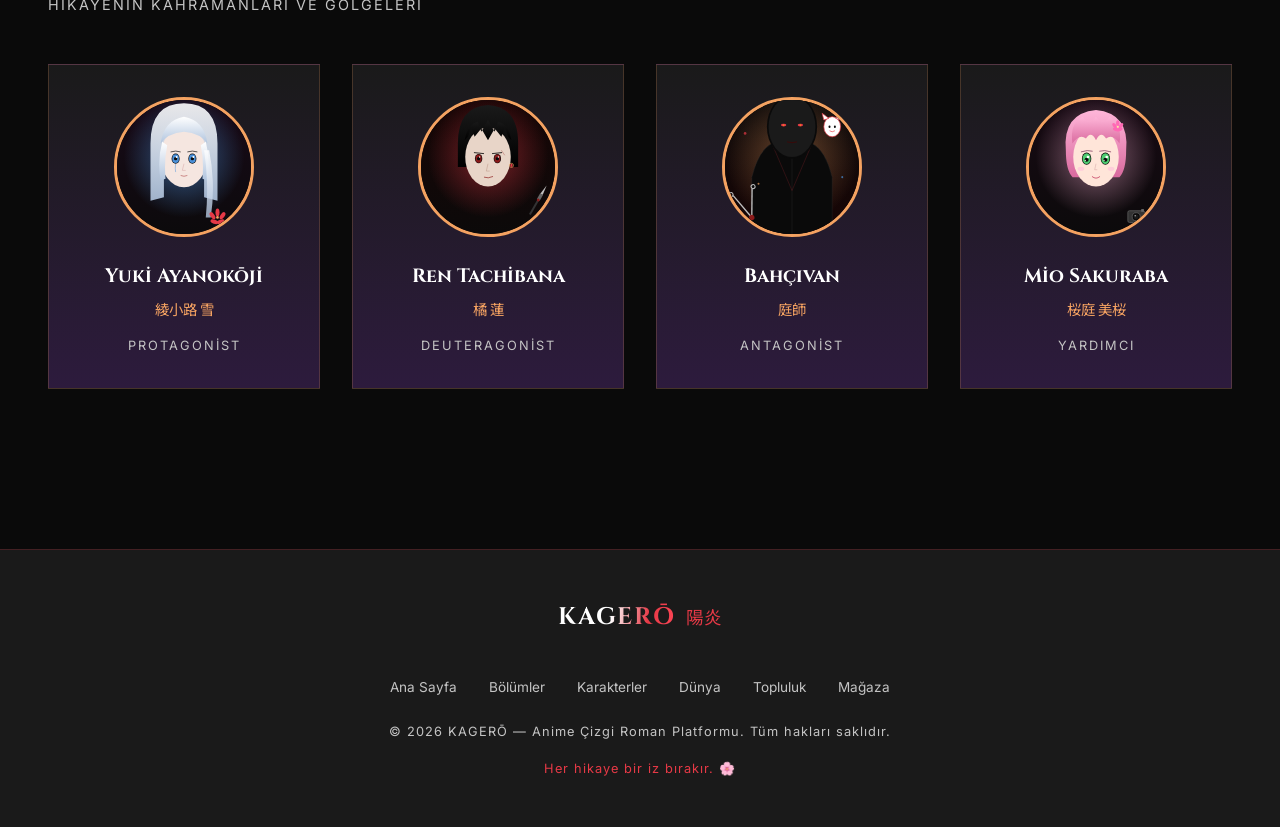
==== commit e1d09923: "Update index.html" ====
--- a/index.html
+++ b/index.html
@@ -4,35 +4,22 @@
 <meta charset="UTF-8">
 <meta name="viewport" content="width=device-width, initial-scale=1.0">
 <title>KAGERŌ — Anime Çizgi Roman Platformu</title>
-<meta name="description" content="KAGERŌ — Karanlık fantezi ve doğaüstü anime çizgi roman platformu. İlk seri: 幽霊花 — Hayalet Çiçekler. Her hikaye bir iz bırakır.">
+<meta name="description" content="KAGERŌ — Karanlık fantezi ve doğaüstü anime çizgi roman platformu. İlk seri: 幽霊花 — Hayalet Çiçekler.">
 <meta property="og:title" content="KAGERŌ — Anime Çizgi Roman Platformu">
 <meta property="og:description" content="Her hikaye bir iz bırakır.">
 <meta property="og:type" content="website">
 <link rel="icon" type="image/svg+xml" href="assets/favicon.svg">
 <link href="https://fonts.googleapis.com/css2?family=Cinzel:wght@400;700;900&family=Inter:wght@300;400;600&family=Noto+Sans+JP:wght@300;400;700&display=swap" rel="stylesheet">
 <link rel="stylesheet" href="css/style.css">
-<style>
-  .hero { position: relative; overflow: hidden; }
-  .hero-bg-img {
-    position: absolute;
-    top: 0; left: 0;
-    width: 100%; height: 100%;
-    object-fit: cover;
-    opacity: 0.45;
-    z-index: 0;
-  }
-  .hero > *:not(.hero-bg-img) { position: relative; z-index: 1; }
-</style>
 </head>
 <body>
 
-<!-- NAVBAR -->
 <nav class="navbar">
   <a href="index.html" class="logo">
     <img src="assets/logo-icon.svg" alt="KAGERŌ" width="36" height="36" style="vertical-align: middle;">
     <span>KAGERŌ</span>
   </a>
-  <button class="menu-toggle">☰</button>
+  <button class="menu-toggle" aria-label="Menü">☰</button>
   <ul>
     <li><a href="index.html" class="active">Ana Sayfa</a></li>
     <li><a href="chapters.html">Bölümler</a></li>
@@ -43,19 +30,37 @@
   </ul>
 </nav>
 
-<!-- HERO -->
 <header class="hero">
   <img src="assets/hero-bg.svg" alt="" class="hero-bg-img">
+
+  <div class="hero-particles">
+    <span></span>
+    <span class="gold"></span>
+    <span></span>
+    <span class="white"></span>
+    <span></span>
+    <span class="gold"></span>
+    <span></span>
+    <span></span>
+    <span class="white"></span>
+    <span class="gold"></span>
+    <span></span>
+    <span></span>
+    <span class="gold"></span>
+    <span></span>
+    <span class="white"></span>
+    <span></span>
+  </div>
+
   <h1 class="hero-title-jp">幽霊花</h1>
   <h2 class="hero-title-tr">HAYALET ÇİÇEKLER</h2>
   <p class="hero-tagline">"Her ölüm bir iz bırakır. Ama bazıları... bazıları çiçek açar."</p>
   <div class="hero-buttons">
-    <a href="reader.html" class="btn btn-primary">Okumaya Başla</a>
+    <a href="reader.html?ch=1" class="btn btn-primary">Okumaya Başla</a>
     <a href="world.html" class="btn btn-secondary">Dünyayı Keşfet</a>
   </div>
 </header>
 
-<!-- SON BÖLÜMLER -->
 <section id="chapters">
   <h2 class="section-title">
     <span class="section-title-jp">最新話</span> SON BÖLÜMLER
@@ -63,37 +68,36 @@
   <p class="section-subtitle">En son yayınlanan bölümler</p>
 
   <div class="chapters-grid">
-    <a href="reader.html" class="chapter-card">
-      <div class="chapter-number">第50話 — FİNAL</div>
-      <h3 class="chapter-title">Bölüm 50: Yeni Bahar</h3>
-      <p class="chapter-desc">Beş yıl sonra. Yuki, Koruyucuların lideri olur. Ailesini ziyaret eder. Ve yeni bir başlangıç yapar.</p>
+    <a href="reader.html?ch=30" class="chapter-card">
+      <div class="chapter-number">第30話 — YENİ</div>
+      <h3 class="chapter-title">Bölüm 30: Seçim</h3>
+      <p class="chapter-desc">Yuki, Altın Çiçeği kullanmayı reddeder. Ama onu koruyacaktır. Arc 3 sona erer.</p>
       <div class="chapter-meta">
-        <span>1 Ekim 2026</span>
-        <span class="new">● FİNAL</span>
+        <span>Bugün</span>
+        <span class="new">● YENİ</span>
       </div>
     </a>
 
-    <a href="reader.html" class="chapter-card">
-      <div class="chapter-number">第49話</div>
-      <h3 class="chapter-title">Bölüm 49: Bırakış</h3>
-      <p class="chapter-desc">Yuki, ailesini bırakır. Altın Çiçek yok olur. Ama Yuki artık yalnız değildir.</p>
+    <a href="reader.html?ch=29" class="chapter-card">
+      <div class="chapter-number">第29話</div>
+      <h3 class="chapter-title">Bölüm 29: Fuji Dağı</h3>
+      <p class="chapter-desc">Yuki vs Amca. Son dövüş. Altın Çiçek yeni koruyucusunu seçer.</p>
       <div class="chapter-meta">
-        <span>28 Eylül 2026</span>
+        <span>2 gün önce</span>
       </div>
     </a>
 
-    <a href="reader.html" class="chapter-card">
-      <div class="chapter-number">第48話</div>
-      <h3 class="chapter-title">Bölüm 48: Son Veda</h3>
-      <p class="chapter-desc">Annesi ve babası bir anlığına geri gelir. Aile, son bir kez birlikte olur.</p>
+    <a href="reader.html?ch=28" class="chapter-card">
+      <div class="chapter-number">第28話</div>
+      <h3 class="chapter-title">Bölüm 28: Altın Çiçeğin Peşinde II</h3>
+      <p class="chapter-desc">Amca'nın gerçek kimliği ortaya çıkar. Yuki geçmişiyle yüzleşir.</p>
       <div class="chapter-meta">
-        <span>25 Eylül 2026</span>
+        <span>3 gün önce</span>
       </div>
     </a>
   </div>
 </section>
 
-<!-- KARAKTERLER -->
 <section id="characters">
   <h2 class="section-title">
     <span class="section-title-jp">登場人物</span> KARAKTERLER
@@ -101,36 +105,36 @@
   <p class="section-subtitle">Hikayenin kahramanları ve gölgeleri</p>
 
   <div class="characters-grid">
-    <a href="characters.html" class="character-card">
-      <div class="character-avatar" style="background: none; border: none; padding: 0; overflow: hidden;">
-        <img src="assets/character-yuki.svg" alt="Yuki" style="width: 100%; height: 100%; object-fit: cover; border-radius: 50%;">
+    <a href="characters.html?char=yuki" class="character-card">
+      <div class="character-avatar">
+        <img src="assets/character-yuki.svg" alt="Yuki">
       </div>
       <h3 class="character-name">Yuki Ayanokōji</h3>
       <div class="character-name-jp">綾小路 雪</div>
       <div class="character-role">Protagonist</div>
     </a>
 
-    <a href="characters.html" class="character-card">
-      <div class="character-avatar" style="background: none; border: none; padding: 0; overflow: hidden;">
-        <img src="assets/character-ren.svg" alt="Ren" style="width: 100%; height: 100%; object-fit: cover; border-radius: 50%;">
+    <a href="characters.html?char=ren" class="character-card">
+      <div class="character-avatar">
+        <img src="assets/character-ren.svg" alt="Ren">
       </div>
       <h3 class="character-name">Ren Tachibana</h3>
       <div class="character-name-jp">橘 蓮</div>
       <div class="character-role">Deuteragonist</div>
     </a>
 
-    <a href="characters.html" class="character-card">
-      <div class="character-avatar" style="background: none; border: none; padding: 0; overflow: hidden;">
-        <img src="assets/character-nishishi.svg" alt="Bahçıvan" style="width: 100%; height: 100%; object-fit: cover; border-radius: 50%;">
+    <a href="characters.html?char=nishishi" class="character-card">
+      <div class="character-avatar">
+        <img src="assets/character-nishishi.svg" alt="Bahçıvan">
       </div>
       <h3 class="character-name">Bahçıvan</h3>
       <div class="character-name-jp">庭師</div>
       <div class="character-role">Antagonist</div>
     </a>
 
-    <a href="characters.html" class="character-card">
-      <div class="character-avatar" style="background: none; border: none; padding: 0; overflow: hidden;">
-        <img src="assets/character-mio.svg" alt="Mio" style="width: 100%; height: 100%; object-fit: cover; border-radius: 50%;">
+    <a href="characters.html?char=mio" class="character-card">
+      <div class="character-avatar">
+        <img src="assets/character-mio.svg" alt="Mio">
       </div>
       <h3 class="character-name">Mio Sakuraba</h3>
       <div class="character-name-jp">桜庭 美桜</div>
@@ -139,9 +143,11 @@
   </div>
 </section>
 
-<!-- FOOTER -->
 <footer>
-  <div class="footer-logo">KAGERŌ <span style="color: var(--red); font-family: var(--font-jp);">陽炎</span></div>
+  <div class="footer-logo">
+    <span class="brand">KAGERŌ</span>
+    <span class="jp">陽炎</span>
+  </div>
   <div class="footer-links">
     <a href="index.html">Ana Sayfa</a>
     <a href="chapters.html">Bölümler</a>
--- a/css/style.css
+++ b/css/style.css
@@ -1,5 +1,5 @@
 /* ============================================
-   幽霊花 — HAYALET ÇİÇEKLER
+   KAGERŌ — Anime Çizgi Roman Platformu
    Ana Stil Dosyası
    ============================================ */
 
@@ -13,23 +13,18 @@
   --gold: #F4A261;
   --blue: #4A90D9;
   --white: #FFFFFF;
-  --gray: #B0B0B0;
-  --gray-dark: #666;
+  --gray: #C4C4C4;
+  --gray-light: #D8D8D8;
+  --gray-dark: #888;
   --font-title: 'Cinzel', serif;
   --font-body: 'Inter', sans-serif;
   --font-jp: 'Noto Sans JP', sans-serif;
   --transition: 0.3s ease;
 }
 
-* {
-  margin: 0;
-  padding: 0;
-  box-sizing: border-box;
-}
-
-html {
-  scroll-behavior: smooth;
-}
+* { margin: 0; padding: 0; box-sizing: border-box; }
+
+html { scroll-behavior: smooth; }
 
 body {
   background: var(--bg);
@@ -37,6 +32,7 @@
   font-family: var(--font-body);
   overflow-x: hidden;
   line-height: 1.6;
+  -webkit-font-smoothing: antialiased;
 }
 
 /* ============================================
@@ -50,16 +46,14 @@
   justify-content: space-between;
   align-items: center;
   padding: 1rem 3rem;
-  background: rgba(10,10,10,0.9);
-  backdrop-filter: blur(15px);
-  -webkit-backdrop-filter: blur(15px);
-  border-bottom: 1px solid rgba(230,57,70,0.2);
-  transition: transform var(--transition);
-}
-
-.navbar.hidden {
-  transform: translateY(-100%);
-}
+  background: rgba(10,10,10,0.95);
+  backdrop-filter: blur(10px);
+  -webkit-backdrop-filter: blur(10px);
+  border-bottom: 1px solid rgba(230,57,70,0.25);
+  transition: transform 0.3s ease;
+}
+
+.navbar.hidden { transform: translateY(-100%); }
 
 .navbar .logo {
   font-family: var(--font-title);
@@ -71,11 +65,16 @@
   gap: 0.5rem;
   text-decoration: none;
   color: var(--white);
+  transition: color 0.3s ease;
+  z-index: 10;
 }
 
 .navbar .logo span {
-  color: var(--red);
-  font-family: var(--font-jp);
+  background: linear-gradient(100deg, #FFFFFF 0%, #FFFFFF 45%, #E63946 75%, #FF4757 100%);
+  -webkit-background-clip: text;
+  background-clip: text;
+  -webkit-text-fill-color: transparent;
+  color: transparent;
 }
 
 .navbar ul {
@@ -90,7 +89,7 @@
   font-size: 0.85rem;
   letter-spacing: 1px;
   text-transform: uppercase;
-  transition: color var(--transition);
+  transition: color 0.3s ease;
   position: relative;
 }
 
@@ -100,7 +99,7 @@
   bottom: -5px; left: 0;
   width: 0; height: 2px;
   background: var(--red);
-  transition: width var(--transition);
+  transition: width 0.3s ease;
 }
 
 .navbar a:hover { color: var(--red); }
@@ -114,7 +113,13 @@
   color: var(--white);
   font-size: 1.5rem;
   cursor: pointer;
-}
+  padding: 0.5rem;
+  transition: color 0.3s ease, transform 0.3s ease;
+  z-index: 10;
+}
+
+.menu-toggle:hover { color: var(--red); }
+.menu-toggle.active { transform: rotate(90deg); color: var(--red); }
 
 /* ============================================
    HERO
@@ -127,29 +132,88 @@
   align-items: center;
   text-align: center;
   position: relative;
-  background: radial-gradient(ellipse at center, #1A0A1A 0%, #0A0A0A 70%);
+  background: radial-gradient(ellipse at center, #2D0A1A 0%, #1A0A1A 40%, #0A0A0A 80%);
   overflow: hidden;
   padding: 2rem;
 }
 
-.hero::before {
-  content: '';
+.hero-bg-img {
   position: absolute;
-  top: 0; left: 0; right: 0; bottom: 0;
-  background-image: 
-    radial-gradient(2px 2px at 20% 30%, rgba(230,57,70,0.3), transparent),
-    radial-gradient(2px 2px at 60% 70%, rgba(244,162,97,0.3), transparent),
-    radial-gradient(1px 1px at 50% 50%, rgba(230,57,70,0.2), transparent),
-    radial-gradient(1px 1px at 80% 10%, rgba(244,162,97,0.2), transparent),
-    radial-gradient(2px 2px at 90% 60%, rgba(230,57,70,0.3), transparent);
-  background-size: 200% 200%;
-  animation: floatParticles 20s infinite linear;
-  opacity: 0.6;
-}
-
-@keyframes floatParticles {
-  from { background-position: 0 0; }
-  to { background-position: 200% 200%; }
+  top: 0; left: 0;
+  width: 100%; height: 100%;
+  object-fit: cover;
+  opacity: 0.35;
+  z-index: 0;
+  pointer-events: none;
+}
+
+/* PARÇACIKLAR — GPU HIZLANDIRMALI */
+.hero-particles {
+  position: absolute;
+  inset: 0;
+  overflow: hidden;
+  pointer-events: none;
+  z-index: 1;
+}
+
+.hero-particles span {
+  position: absolute;
+  width: 5px;
+  height: 5px;
+  border-radius: 50%;
+  background: radial-gradient(circle, #FF4757 0%, #E63946 50%, transparent 100%);
+  box-shadow: 0 0 15px rgba(230,57,70,0.9), 0 0 30px rgba(230,57,70,0.4);
+  opacity: 0;
+  will-change: transform, opacity;
+  animation: particleRise 18s infinite linear;
+}
+
+.hero-particles span.gold {
+  background: radial-gradient(circle, #FFB366 0%, #F4A261 50%, transparent 100%);
+  box-shadow: 0 0 15px rgba(244,162,97,0.9), 0 0 30px rgba(244,162,97,0.4);
+}
+
+.hero-particles span.white {
+  background: radial-gradient(circle, #FFFFFF 0%, #CCCCCC 50%, transparent 100%);
+  box-shadow: 0 0 12px rgba(255,255,255,0.8), 0 0 24px rgba(255,255,255,0.3);
+  width: 3px;
+  height: 3px;
+}
+
+@keyframes particleRise {
+  0% {
+    transform: translate3d(0, 105vh, 0) scale(0.6);
+    opacity: 0;
+  }
+  5% { opacity: 1; }
+  95% { opacity: 0.9; }
+  100% {
+    transform: translate3d(0, -10vh, 0) scale(1.1);
+    opacity: 0;
+  }
+}
+
+/* Parçacık konumları ve süreleri */
+.hero-particles span:nth-child(1) { left: 5%; animation-duration: 15s; animation-delay: 0s; }
+.hero-particles span:nth-child(2) { left: 12%; animation-duration: 20s; animation-delay: 2s; }
+.hero-particles span:nth-child(3) { left: 20%; animation-duration: 17s; animation-delay: 5s; }
+.hero-particles span:nth-child(4) { left: 28%; animation-duration: 22s; animation-delay: 1s; }
+.hero-particles span:nth-child(5) { left: 35%; animation-duration: 16s; animation-delay: 7s; }
+.hero-particles span:nth-child(6) { left: 42%; animation-duration: 19s; animation-delay: 3s; }
+.hero-particles span:nth-child(7) { left: 50%; animation-duration: 21s; animation-delay: 9s; }
+.hero-particles span:nth-child(8) { left: 58%; animation-duration: 18s; animation-delay: 4s; }
+.hero-particles span:nth-child(9) { left: 65%; animation-duration: 20s; animation-delay: 8s; }
+.hero-particles span:nth-child(10) { left: 72%; animation-duration: 15s; animation-delay: 6s; }
+.hero-particles span:nth-child(11) { left: 80%; animation-duration: 23s; animation-delay: 11s; }
+.hero-particles span:nth-child(12) { left: 87%; animation-duration: 17s; animation-delay: 13s; }
+.hero-particles span:nth-child(13) { left: 93%; animation-duration: 19s; animation-delay: 10s; }
+.hero-particles span:nth-child(14) { left: 25%; animation-duration: 24s; animation-delay: 14s; }
+.hero-particles span:nth-child(15) { left: 55%; animation-duration: 18s; animation-delay: 12s; }
+.hero-particles span:nth-child(16) { left: 75%; animation-duration: 21s; animation-delay: 15s; }
+
+.hero > h1, .hero > h2, .hero > p, .hero > div {
+  position: relative;
+  z-index: 2;
 }
 
 .hero-title-jp {
@@ -158,15 +222,14 @@
   font-weight: 700;
   color: var(--red);
   letter-spacing: 20px;
-  text-shadow: 0 0 40px rgba(230,57,70,0.5);
-  animation: glow 3s infinite alternate;
-  position: relative;
-  z-index: 1;
+  text-shadow: 0 0 40px rgba(230,57,70,0.6), 0 0 80px rgba(230,57,70,0.3);
+  animation: glow 4s infinite alternate;
+  will-change: text-shadow;
 }
 
 @keyframes glow {
-  from { text-shadow: 0 0 20px rgba(230,57,70,0.3); }
-  to { text-shadow: 0 0 80px rgba(230,57,70,0.9); }
+  from { text-shadow: 0 0 20px rgba(230,57,70,0.4), 0 0 40px rgba(230,57,70,0.2); }
+  to { text-shadow: 0 0 60px rgba(230,57,70,0.9), 0 0 100px rgba(230,57,70,0.5); }
 }
 
 .hero-title-tr {
@@ -176,27 +239,23 @@
   letter-spacing: 10px;
   color: var(--white);
   margin-top: 0.5rem;
-  position: relative;
-  z-index: 1;
+  text-shadow: 0 2px 20px rgba(0,0,0,0.8);
 }
 
 .hero-tagline {
   font-size: 1.1rem;
-  color: var(--gray);
+  color: var(--gray-light);
   margin-top: 2rem;
   font-style: italic;
   letter-spacing: 2px;
-  position: relative;
-  z-index: 1;
   max-width: 600px;
+  text-shadow: 0 2px 10px rgba(0,0,0,0.8);
 }
 
 .hero-buttons {
   margin-top: 3rem;
   display: flex;
   gap: 1.5rem;
-  position: relative;
-  z-index: 1;
   flex-wrap: wrap;
   justify-content: center;
 }
@@ -213,7 +272,7 @@
   text-transform: uppercase;
   border: none;
   cursor: pointer;
-  transition: all var(--transition);
+  transition: transform 0.3s ease, background 0.3s ease, box-shadow 0.3s ease;
   text-decoration: none;
   display: inline-block;
   text-align: center;
@@ -293,7 +352,7 @@
   background: var(--bg2);
   border: 1px solid rgba(230,57,70,0.2);
   padding: 2rem;
-  transition: all var(--transition);
+  transition: transform 0.3s ease, border-color 0.3s ease, box-shadow 0.3s ease;
   cursor: pointer;
   position: relative;
   overflow: hidden;
@@ -309,7 +368,7 @@
   width: 4px; height: 100%;
   background: var(--red);
   transform: scaleY(0);
-  transition: transform var(--transition);
+  transition: transform 0.3s ease;
 }
 
 .chapter-card:hover::before { transform: scaleY(1); }
@@ -335,7 +394,7 @@
 }
 
 .chapter-desc {
-  color: var(--gray);
+  color: var(--gray-light);
   font-size: 0.85rem;
   line-height: 1.6;
   margin-top: 1rem;
@@ -369,7 +428,7 @@
   border: 1px solid rgba(244,162,97,0.2);
   padding: 2rem;
   text-align: center;
-  transition: all var(--transition);
+  transition: transform 0.3s ease, border-color 0.3s ease, box-shadow 0.3s ease;
   cursor: pointer;
   text-decoration: none;
   color: inherit;
@@ -383,23 +442,28 @@
 }
 
 .character-avatar {
-  width: 120px;
-  height: 120px;
+  width: 140px;
+  height: 140px;
   border-radius: 50%;
-  background: radial-gradient(circle, var(--red) 0%, var(--purple) 100%);
   margin: 0 auto 1.5rem;
   display: flex;
   align-items: center;
   justify-content: center;
-  font-family: var(--font-jp);
-  font-size: 3rem;
-  color: var(--white);
-  border: 2px solid var(--gold);
-  transition: transform var(--transition);
+  overflow: hidden;
+  border: 3px solid var(--gold);
+  transition: transform 0.4s ease, box-shadow 0.4s ease;
+  background: var(--bg);
+}
+
+.character-avatar img {
+  width: 100%;
+  height: 100%;
+  object-fit: cover;
 }
 
 .character-card:hover .character-avatar {
-  transform: scale(1.1) rotate(5deg);
+  transform: scale(1.08) rotate(3deg);
+  box-shadow: 0 0 30px rgba(244,162,97,0.5);
 }
 
 .character-name {
@@ -437,8 +501,28 @@
 footer .footer-logo {
   font-family: var(--font-title);
   font-size: 1.5rem;
-  color: var(--white);
   margin-bottom: 1rem;
+  display: inline-flex;
+  align-items: center;
+  gap: 0.6rem;
+  flex-wrap: wrap;
+  justify-content: center;
+}
+
+footer .footer-logo .brand {
+  background: linear-gradient(100deg, #FFFFFF 0%, #FFFFFF 45%, #E63946 75%, #FF4757 100%);
+  -webkit-background-clip: text;
+  background-clip: text;
+  -webkit-text-fill-color: transparent;
+  color: transparent;
+  font-weight: 700;
+  letter-spacing: 2px;
+}
+
+footer .footer-logo .jp {
+  color: var(--red);
+  font-family: var(--font-jp);
+  font-size: 1.1rem;
 }
 
 footer p {
@@ -460,7 +544,7 @@
   color: var(--gray);
   text-decoration: none;
   font-size: 0.85rem;
-  transition: color var(--transition);
+  transition: color 0.3s ease;
 }
 
 footer .footer-links a:hover { color: var(--red); }
@@ -476,10 +560,11 @@
   justify-content: space-between;
   align-items: center;
   padding: 0.8rem 2rem;
-  background: rgba(10,10,10,0.95);
-  backdrop-filter: blur(15px);
+  background: rgba(10,10,10,0.96);
+  backdrop-filter: blur(10px);
+  -webkit-backdrop-filter: blur(10px);
   border-bottom: 1px solid rgba(230,57,70,0.3);
-  transition: transform var(--transition);
+  transition: transform 0.3s ease;
 }
 
 .reader-topbar.hidden { transform: translateY(-100%); }
@@ -492,7 +577,7 @@
   display: flex;
   align-items: center;
   gap: 0.5rem;
-  transition: color var(--transition);
+  transition: color 0.3s ease;
 }
 
 .back-btn:hover { color: var(--red); }
@@ -525,7 +610,7 @@
   align-items: center;
   justify-content: center;
   font-size: 0.9rem;
-  transition: all var(--transition);
+  transition: all 0.3s ease;
 }
 
 .control-btn:hover {
@@ -547,10 +632,7 @@
   overflow: hidden;
   box-shadow: 0 10px 40px rgba(0,0,0,0.5);
   position: relative;
-  transition: transform var(--transition);
-}
-
-.page:hover { transform: scale(1.005); }
+}
 
 .page-number {
   position: absolute;
@@ -560,6 +642,9 @@
   color: var(--gray);
   letter-spacing: 1px;
   z-index: 10;
+  background: rgba(10,10,10,0.7);
+  padding: 0.2rem 0.6rem;
+  border-radius: 12px;
 }
 
 .panel {
@@ -572,10 +657,12 @@
 
 .panel:last-child { border-bottom: none; }
 
+/* ============ PANEL ARKA PLANLARI ============ */
 .panel-image {
   width: 100%;
   min-height: 300px;
-  background: linear-gradient(135deg, #1A0A1A 0%, #0A0A0A 100%);
+  background: 
+    radial-gradient(ellipse at center, #2D1B3D 0%, #1A0A1A 50%, #0A0A0A 100%);
   display: flex;
   align-items: center;
   justify-content: center;
@@ -589,26 +676,61 @@
   top: 50%;
   left: 50%;
   transform: translate(-50%, -50%);
-  font-family: var(--font-jp);
-  font-size: 1.5rem;
-  color: rgba(230,57,70,0.3);
-  letter-spacing: 5px;
+  font-family: var(--font-body);
+  font-size: 1.3rem;
+  font-weight: 500;
+  color: #FFFFFF;
+  letter-spacing: 1.5px;
   text-align: center;
-  padding: 1rem;
+  padding: 2rem;
   width: 90%;
+  line-height: 1.7;
+  text-shadow: 
+    0 0 20px rgba(230,57,70,0.9),
+    0 2px 6px rgba(0,0,0,1);
+  z-index: 2;
+}
+
+.panel-image::after {
+  content: '';
+  position: absolute;
+  inset: 0;
+  background: radial-gradient(ellipse at center, transparent 40%, rgba(0,0,0,0.75) 100%);
+  pointer-events: none;
+  z-index: 1;
 }
 
 .panel-splash .panel-image {
   min-height: 500px;
-  background: linear-gradient(135deg, #2D1B3D 0%, #1A0A1A 100%);
+  background: 
+    radial-gradient(ellipse at center, #4D1B5D 0%, #2D1B3D 40%, #0A0A0A 100%);
 }
 
 .panel-splash .panel-image::before {
-  font-size: 2.5rem;
-  color: rgba(230,57,70,0.5);
-}
-
-.panel-closeup .panel-image { min-height: 400px; }
+  font-size: 1.8rem;
+  font-weight: 500;
+  color: #FFFFFF;
+  letter-spacing: 2px;
+  text-shadow: 
+    0 0 30px rgba(230,57,70,1),
+    0 0 60px rgba(230,57,70,0.7),
+    0 2px 6px rgba(0,0,0,1);
+}
+
+.panel-closeup .panel-image {
+  min-height: 400px;
+  background: 
+    radial-gradient(ellipse at center, #3D0A1A 0%, #1A0A1A 50%, #0A0A0A 100%);
+}
+
+.panel-closeup .panel-image::before {
+  font-size: 1.5rem;
+  color: #FFE5E5;
+  text-shadow: 
+    0 0 25px rgba(230,57,70,1),
+    0 0 50px rgba(230,57,70,0.6),
+    0 2px 6px rgba(0,0,0,1);
+}
 
 .panel-dialogue {
   padding: 1.5rem 2rem;
@@ -621,7 +743,12 @@
   padding: 1rem 1.5rem;
   margin: 0.8rem 0;
   border-radius: 0 8px 8px 0;
-  position: relative;
+  animation: dialogueSlide 0.5s ease;
+}
+
+@keyframes dialogueSlide {
+  from { opacity: 0; transform: translateX(-12px); }
+  to { opacity: 1; transform: translateX(0); }
 }
 
 .dialogue-speaker {
@@ -688,7 +815,7 @@
   font-size: 0.85rem;
   letter-spacing: 2px;
   text-transform: uppercase;
-  transition: all var(--transition);
+  transition: all 0.3s ease;
   display: flex;
   align-items: center;
   gap: 0.5rem;
@@ -746,7 +873,7 @@
   font-size: 0.9rem;
   resize: vertical;
   min-height: 80px;
-  transition: border var(--transition);
+  transition: border 0.3s ease;
 }
 
 .comment-input:focus {
@@ -766,7 +893,7 @@
   letter-spacing: 2px;
   text-transform: uppercase;
   cursor: pointer;
-  transition: all var(--transition);
+  transition: all 0.3s ease;
 }
 
 .comment-submit:hover {
@@ -788,7 +915,7 @@
   background: var(--bg2);
   border: 1px solid rgba(230,57,70,0.2);
   padding: 2rem;
-  transition: all var(--transition);
+  transition: transform 0.3s ease, border-color 0.3s ease;
 }
 
 .world-card:hover {
@@ -817,12 +944,11 @@
 }
 
 .world-card-desc {
-  color: var(--gray);
+  color: var(--gray-light);
   font-size: 0.9rem;
   line-height: 1.7;
 }
 
-/* Çiçek renk göstergesi */
 .flower-colors {
   display: grid;
   grid-template-columns: repeat(auto-fit, minmax(150px, 1fr));
@@ -834,7 +960,7 @@
   padding: 1.5rem;
   text-align: center;
   border-radius: 8px;
-  transition: transform var(--transition);
+  transition: transform 0.3s ease;
   cursor: pointer;
 }
 
@@ -871,7 +997,7 @@
   padding: 1.5rem;
   border-left: 3px solid var(--red);
   margin-bottom: 1rem;
-  transition: all var(--transition);
+  transition: all 0.3s ease;
   cursor: pointer;
 }
 
@@ -913,13 +1039,11 @@
   background: var(--bg);
   margin-bottom: 0.5rem;
   cursor: pointer;
-  transition: all var(--transition);
+  transition: all 0.3s ease;
   border: 1px solid transparent;
 }
 
-.poll-option:hover {
-  border-color: var(--red);
-}
+.poll-option:hover { border-color: var(--red); }
 
 /* ============================================
    MAĞAZA SAYFASI
@@ -934,7 +1058,7 @@
   background: var(--bg2);
   border: 1px solid rgba(230,57,70,0.2);
   overflow: hidden;
-  transition: all var(--transition);
+  transition: all 0.3s ease;
   cursor: pointer;
 }
 
@@ -955,9 +1079,7 @@
   color: rgba(230,57,70,0.4);
 }
 
-.product-info {
-  padding: 1.5rem;
-}
+.product-info { padding: 1.5rem; }
 
 .product-title {
   font-family: var(--font-title);
@@ -984,7 +1106,7 @@
   letter-spacing: 2px;
   text-transform: uppercase;
   cursor: pointer;
-  transition: all var(--transition);
+  transition: all 0.3s ease;
 }
 
 .product-btn:hover {
@@ -993,26 +1115,95 @@
 }
 
 /* ============================================
+   İÇERİK METİN RENKLERİ (daha parlak)
+   ============================================ */
+.tab-content p,
+.relation-desc,
+.arc-header p {
+  color: var(--gray-light);
+}
+
+/* ============================================
    RESPONSIVE
    ============================================ */
 @media (max-width: 968px) {
   .navbar { padding: 1rem 1.5rem; }
-  .navbar ul { display: none; }
-  .navbar ul.open {
-    display: flex;
-    flex-direction: column;
+  
+  .navbar ul {
     position: absolute;
     top: 100%; left: 0; right: 0;
-    background: rgba(10,10,10,0.98);
-    padding: 2rem;
+    flex-direction: column;
+    background: rgba(8,8,8,0.99);
+    padding: 0 2rem;
     border-bottom: 1px solid rgba(230,57,70,0.3);
+    max-height: 0;
+    overflow: hidden;
+    opacity: 0;
+    transform: translateY(-10px);
+    gap: 0;
+    transition: max-height 0.45s cubic-bezier(0.4, 0, 0.2, 1),
+                opacity 0.3s ease,
+                transform 0.3s ease,
+                padding 0.3s ease;
+    box-shadow: 0 10px 40px rgba(0,0,0,0.9);
   }
+  
+  .navbar ul.open {
+    max-height: 500px;
+    padding: 1.5rem 2rem 2rem;
+    opacity: 1;
+    transform: translateY(0);
+  }
+  
+  .navbar ul li {
+    opacity: 0;
+    transform: translateX(-15px);
+    transition: opacity 0.25s ease, transform 0.25s ease;
+  }
+  
+  .navbar ul.open li {
+    opacity: 1;
+    transform: translateX(0);
+  }
+  
+  .navbar ul.open li:nth-child(1) { transition-delay: 0.05s; }
+  .navbar ul.open li:nth-child(2) { transition-delay: 0.1s; }
+  .navbar ul.open li:nth-child(3) { transition-delay: 0.15s; }
+  .navbar ul.open li:nth-child(4) { transition-delay: 0.2s; }
+  .navbar ul.open li:nth-child(5) { transition-delay: 0.25s; }
+  .navbar ul.open li:nth-child(6) { transition-delay: 0.3s; }
+  
+  .navbar ul li a {
+    display: block;
+    padding: 1rem 0;
+    border-bottom: 1px solid rgba(230,57,70,0.1);
+    font-size: 1rem;
+    letter-spacing: 2px;
+  }
+  
+  .navbar ul li:last-child a { border-bottom: none; }
+  .navbar ul li a::after { display: none; }
+  
   .menu-toggle { display: block; }
+  
   .hero-title-jp { font-size: 3.5rem; letter-spacing: 10px; }
   .hero-title-tr { font-size: 1.5rem; letter-spacing: 5px; }
   section { padding: 3rem 1.5rem; }
   .section-title { font-size: 1.5rem; }
   .forum-grid { grid-template-columns: 1fr; }
+}
+
+@media (max-width: 768px) {
+  /* Mobilde backdrop-filter KAPAT — büyük performans artışı */
+  .navbar,
+  .reader-topbar {
+    backdrop-filter: none;
+    -webkit-backdrop-filter: none;
+    background: rgba(8,8,8,0.99);
+  }
+  
+  /* Mobilde bazı parçacıkları gizle — performans */
+  .hero-particles span:nth-child(n+11) { display: none; }
 }
 
 @media (max-width: 480px) {
@@ -1023,7 +1214,10 @@
   .reader-topbar { padding: 0.6rem 1rem; }
   .chapter-info .title { font-size: 0.8rem; }
   .reader-container { padding: 5rem 0.5rem 2rem; }
-  .panel-image { min-height: 200px; }
+  .panel-image { min-height: 220px; }
+  .panel-image::before { font-size: 1.05rem; letter-spacing: 1px; }
   .panel-splash .panel-image { min-height: 350px; }
+  .panel-splash .panel-image::before { font-size: 1.35rem; }
+  .panel-closeup .panel-image { min-height: 280px; }
   .nav-btn { padding: 0.8rem 1rem; font-size: 0.7rem; }
 }
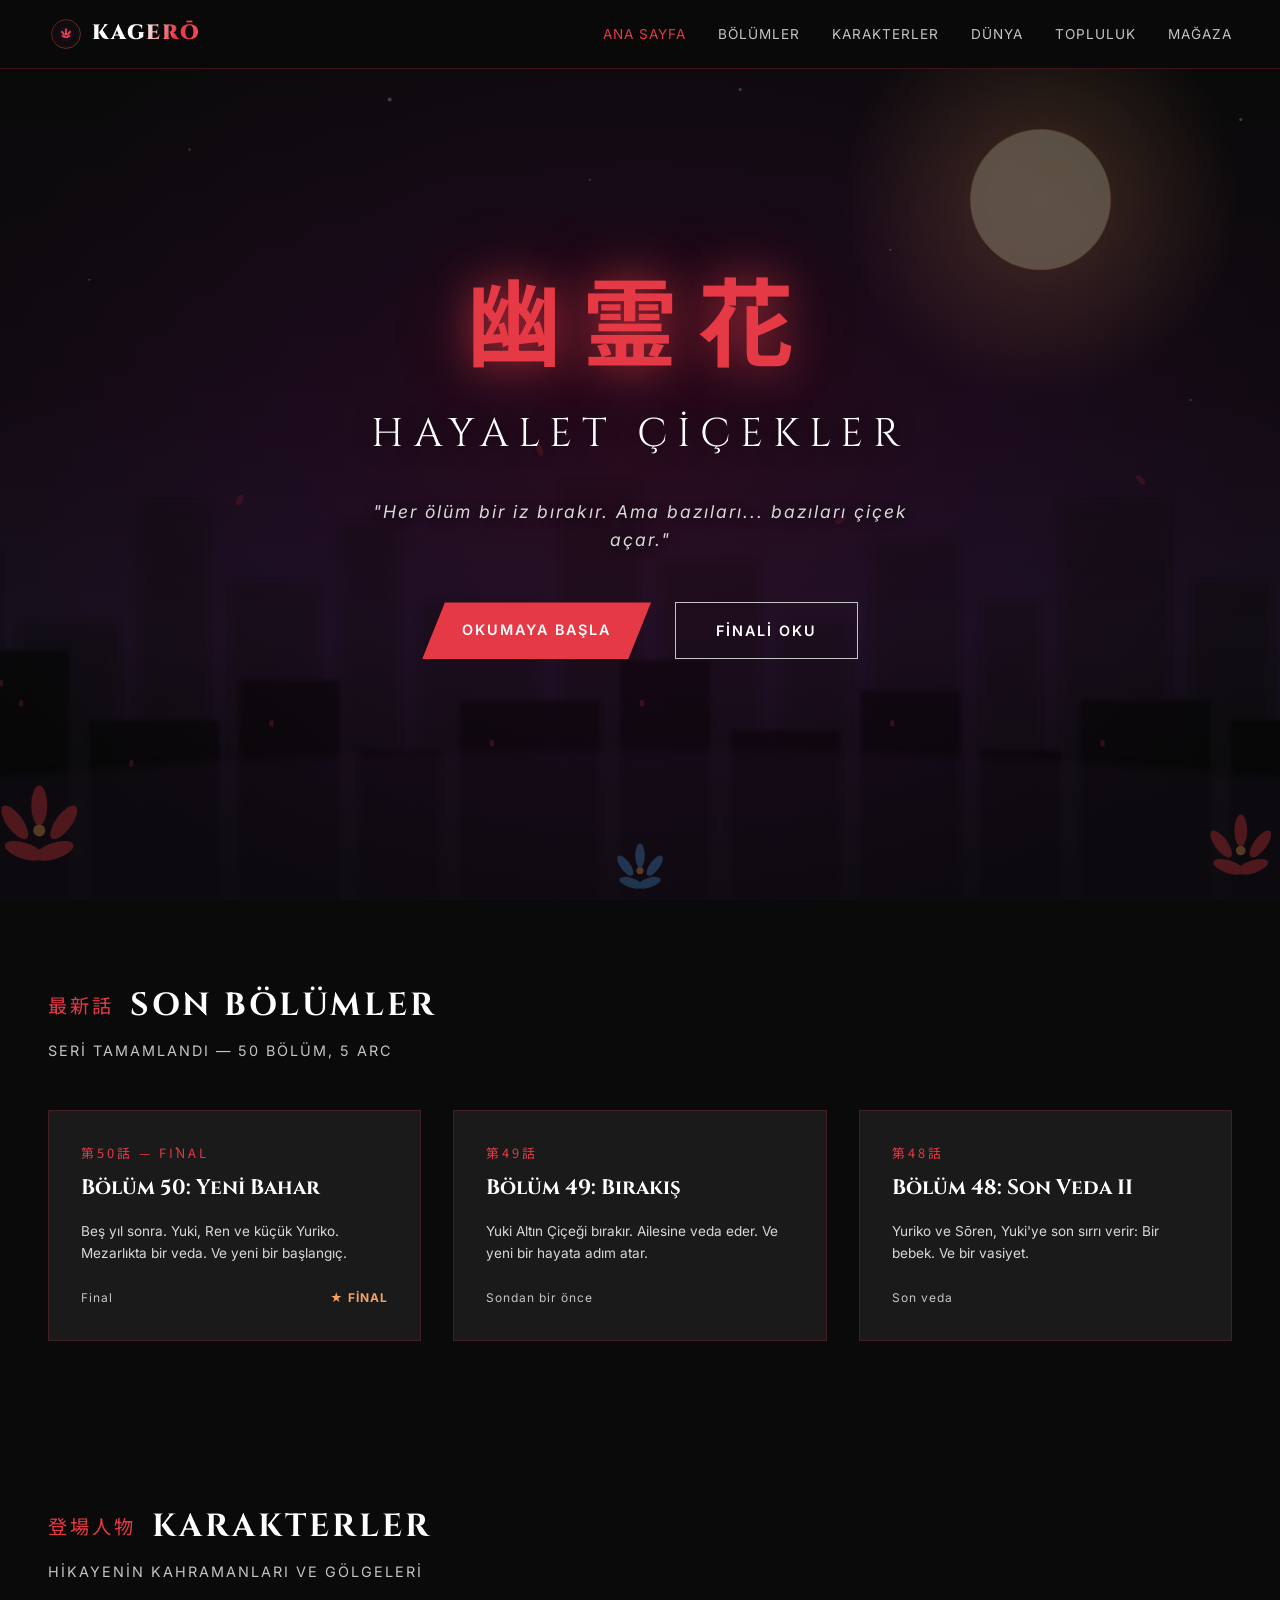
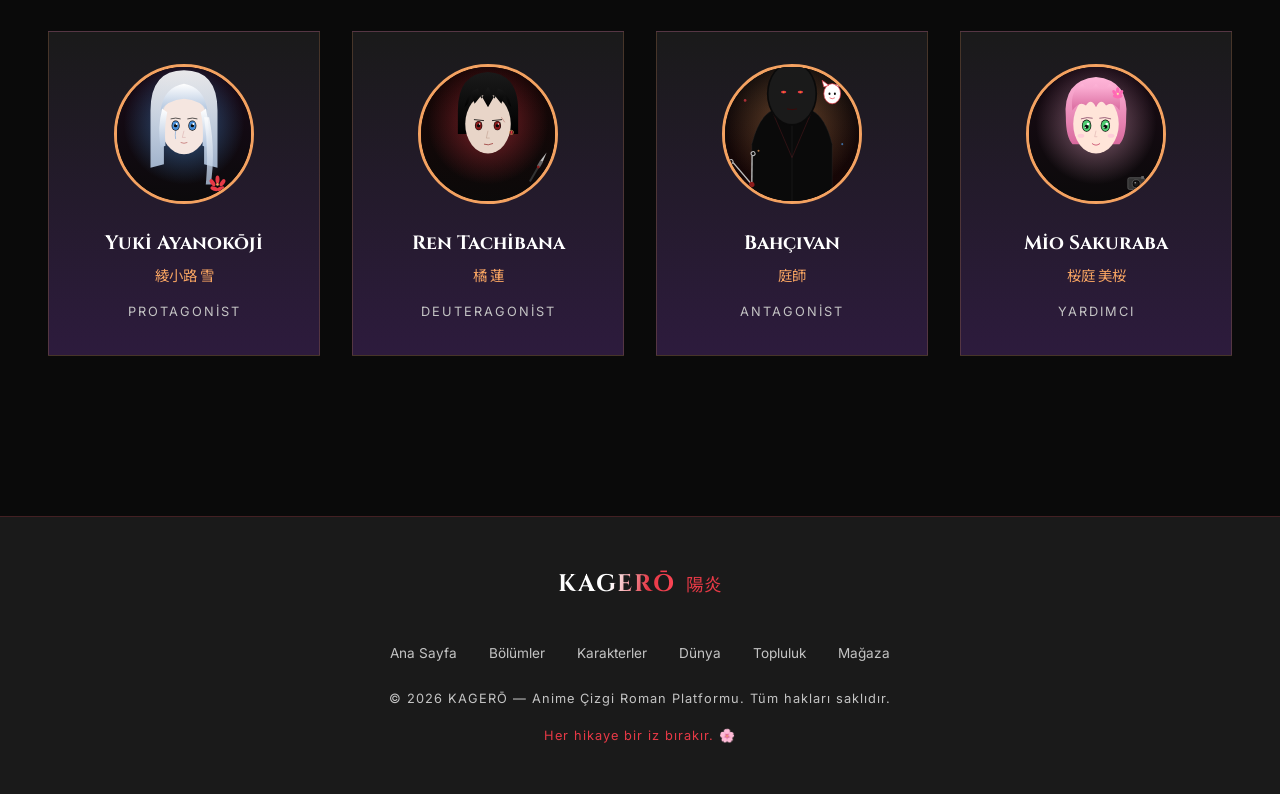
==== commit 9c2d7eb0: "Update index.html" ====
--- a/index.html
+++ b/index.html
@@ -4,7 +4,7 @@
 <meta charset="UTF-8">
 <meta name="viewport" content="width=device-width, initial-scale=1.0">
 <title>KAGERŌ — Anime Çizgi Roman Platformu</title>
-<meta name="description" content="KAGERŌ — Karanlık fantezi ve doğaüstü anime çizgi roman platformu. İlk seri: 幽霊花 — Hayalet Çiçekler.">
+<meta name="description" content="KAGERŌ — Karanlık fantezi ve doğaüstü anime çizgi roman platformu. İlk seri: 幽霊花 — Hayalet Çiçekler. 50 Bölüm, 5 Arc, TAMAMLANDI.">
 <meta property="og:title" content="KAGERŌ — Anime Çizgi Roman Platformu">
 <meta property="og:description" content="Her hikaye bir iz bırakır.">
 <meta property="og:type" content="website">
@@ -57,7 +57,7 @@
   <p class="hero-tagline">"Her ölüm bir iz bırakır. Ama bazıları... bazıları çiçek açar."</p>
   <div class="hero-buttons">
     <a href="reader.html?ch=1" class="btn btn-primary">Okumaya Başla</a>
-    <a href="world.html" class="btn btn-secondary">Dünyayı Keşfet</a>
+    <a href="reader.html?ch=50" class="btn btn-secondary">Finali Oku</a>
   </div>
 </header>
 
@@ -65,34 +65,34 @@
   <h2 class="section-title">
     <span class="section-title-jp">最新話</span> SON BÖLÜMLER
   </h2>
-  <p class="section-subtitle">En son yayınlanan bölümler</p>
+  <p class="section-subtitle">Seri tamamlandı — 50 bölüm, 5 arc</p>
 
   <div class="chapters-grid">
-    <a href="reader.html?ch=30" class="chapter-card">
-      <div class="chapter-number">第30話 — YENİ</div>
-      <h3 class="chapter-title">Bölüm 30: Seçim</h3>
-      <p class="chapter-desc">Yuki, Altın Çiçeği kullanmayı reddeder. Ama onu koruyacaktır. Arc 3 sona erer.</p>
+    <a href="reader.html?ch=50" class="chapter-card">
+      <div class="chapter-number">第50話 — FİNAL</div>
+      <h3 class="chapter-title">Bölüm 50: Yeni Bahar</h3>
+      <p class="chapter-desc">Beş yıl sonra. Yuki, Ren ve küçük Yuriko. Mezarlıkta bir veda. Ve yeni bir başlangıç.</p>
       <div class="chapter-meta">
-        <span>Bugün</span>
-        <span class="new">● YENİ</span>
+        <span>Final</span>
+        <span class="new">★ FİNAL</span>
       </div>
     </a>
 
-    <a href="reader.html?ch=29" class="chapter-card">
-      <div class="chapter-number">第29話</div>
-      <h3 class="chapter-title">Bölüm 29: Fuji Dağı</h3>
-      <p class="chapter-desc">Yuki vs Amca. Son dövüş. Altın Çiçek yeni koruyucusunu seçer.</p>
+    <a href="reader.html?ch=49" class="chapter-card">
+      <div class="chapter-number">第49話</div>
+      <h3 class="chapter-title">Bölüm 49: Bırakış</h3>
+      <p class="chapter-desc">Yuki Altın Çiçeği bırakır. Ailesine veda eder. Ve yeni bir hayata adım atar.</p>
       <div class="chapter-meta">
-        <span>2 gün önce</span>
+        <span>Sondan bir önce</span>
       </div>
     </a>
 
-    <a href="reader.html?ch=28" class="chapter-card">
-      <div class="chapter-number">第28話</div>
-      <h3 class="chapter-title">Bölüm 28: Altın Çiçeğin Peşinde II</h3>
-      <p class="chapter-desc">Amca'nın gerçek kimliği ortaya çıkar. Yuki geçmişiyle yüzleşir.</p>
+    <a href="reader.html?ch=48" class="chapter-card">
+      <div class="chapter-number">第48話</div>
+      <h3 class="chapter-title">Bölüm 48: Son Veda II</h3>
+      <p class="chapter-desc">Yuriko ve Sōren, Yuki'ye son sırrı verir: Bir bebek. Ve bir vasiyet.</p>
       <div class="chapter-meta">
-        <span>3 gün önce</span>
+        <span>Son veda</span>
       </div>
     </a>
   </div>
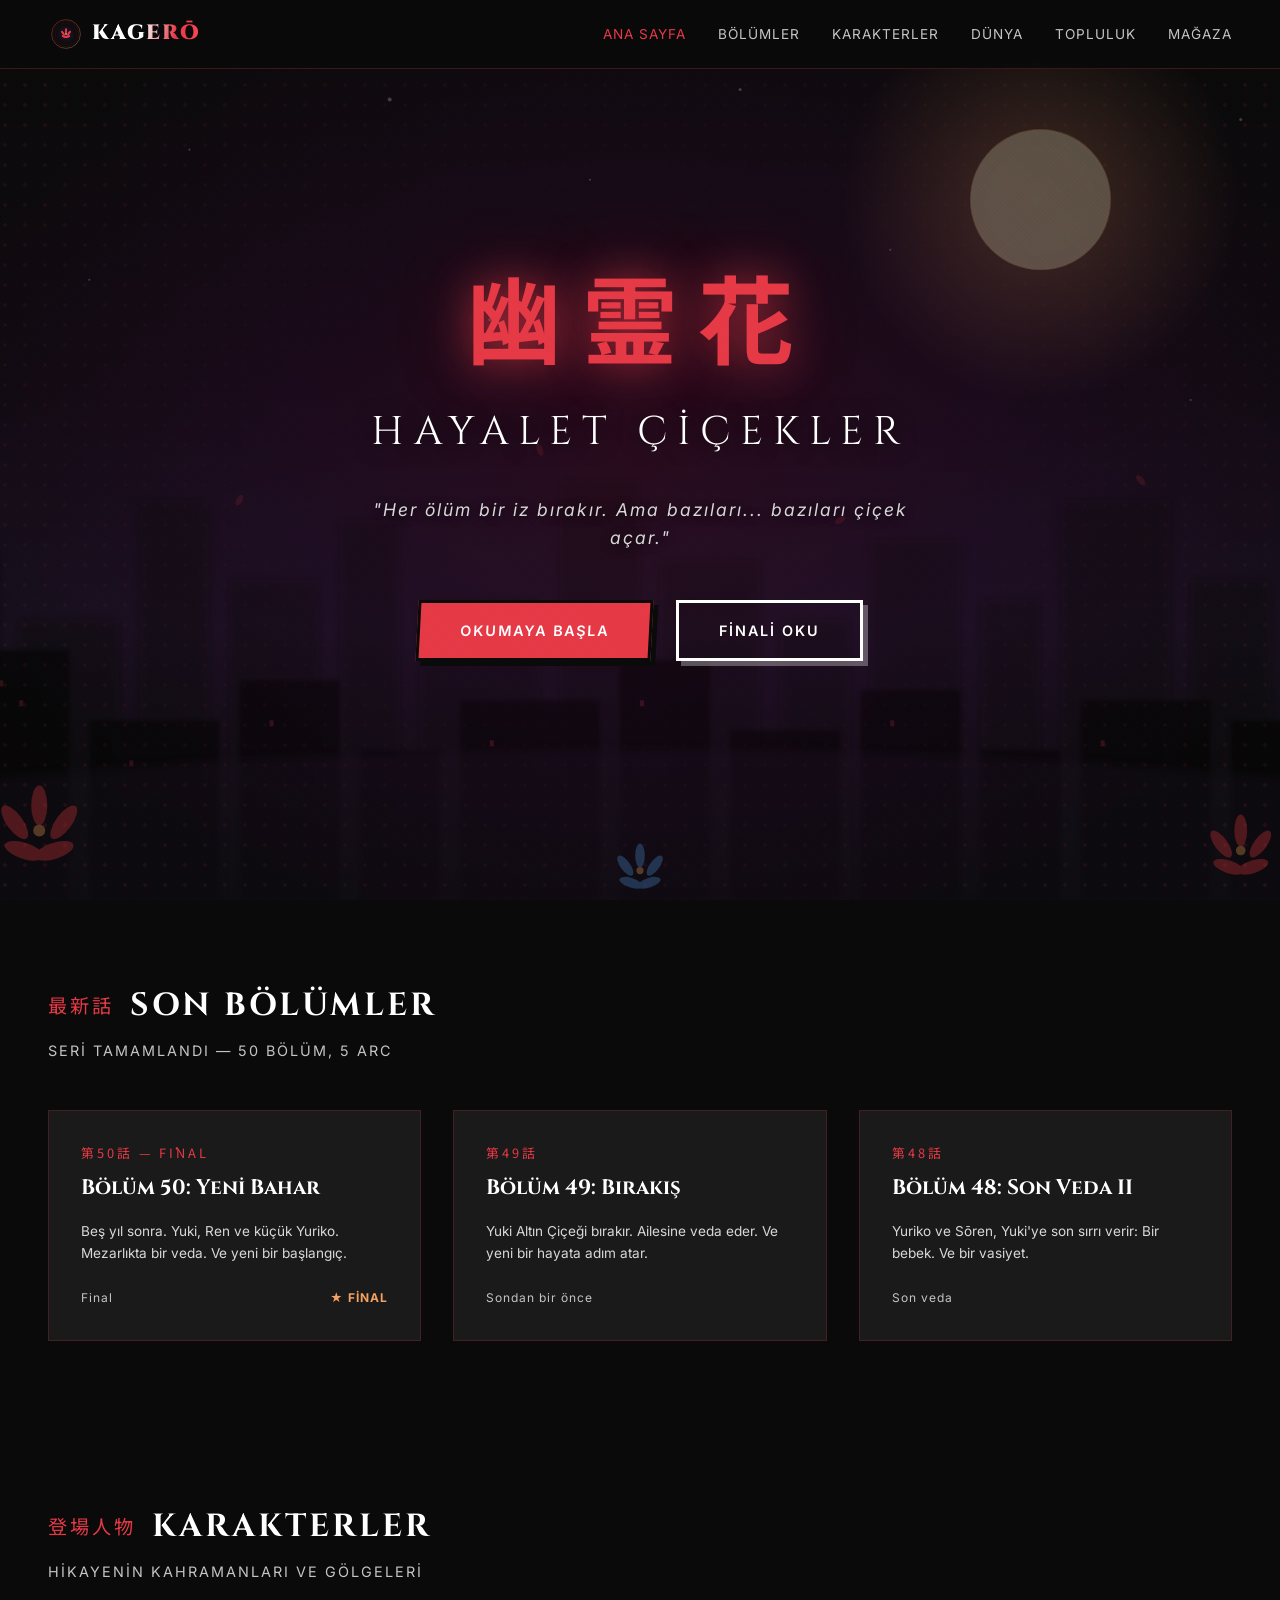
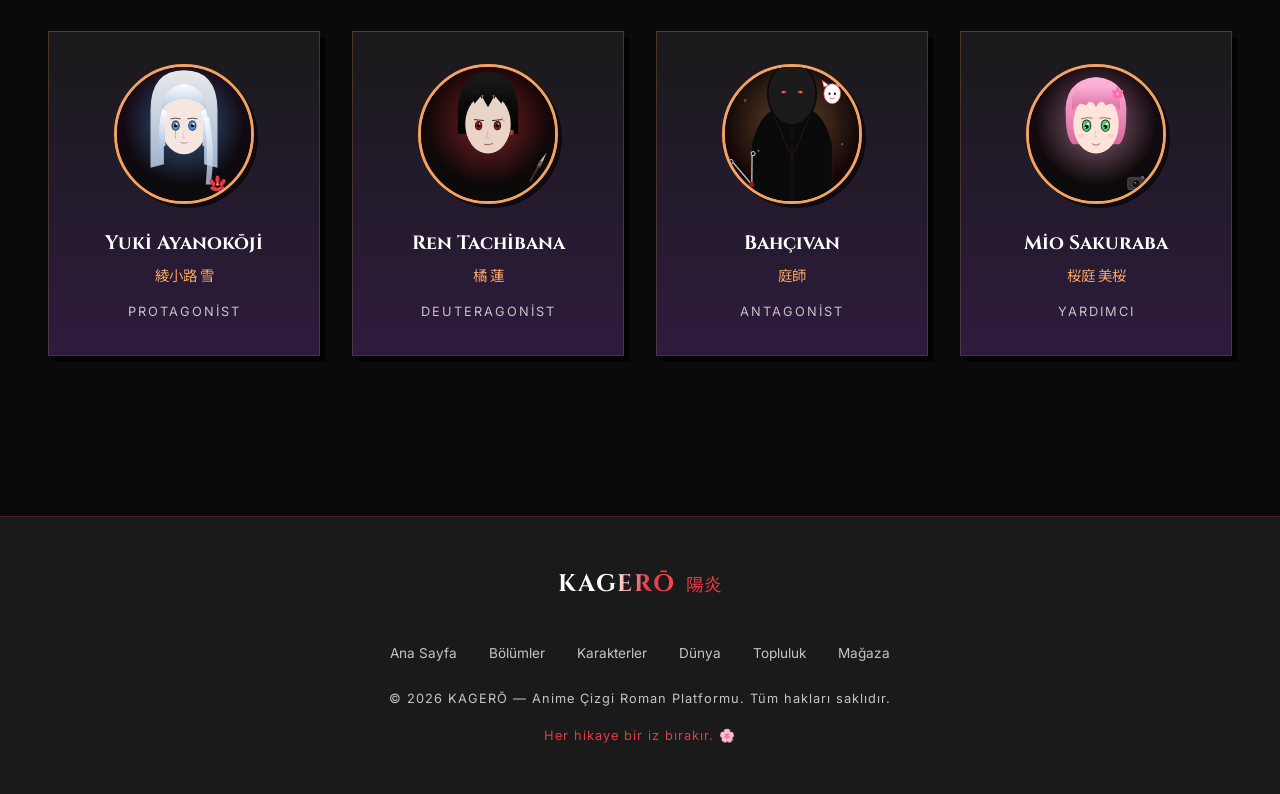
==== commit 1a1fad1f: "Update index.html feat: Add sakura petals animation to homepage" ====
--- a/index.html
+++ b/index.html
@@ -13,6 +13,17 @@
 <link rel="stylesheet" href="css/style.css">
 </head>
 <body>
+
+<div class="sakura-container" aria-hidden="true">
+  <div class="sakura"></div>
+  <div class="sakura"></div>
+  <div class="sakura"></div>
+  <div class="sakura"></div>
+  <div class="sakura"></div>
+  <div class="sakura"></div>
+  <div class="sakura"></div>
+  <div class="sakura"></div>
+</div>
 
 <nav class="navbar">
   <a href="index.html" class="logo">
--- a/css/style.css
+++ b/css/style.css
@@ -2,6 +2,10 @@
    KAGERŌ — Anime Çizgi Roman Platformu
    Ana Stil Dosyası
    ============================================ */
+
+@import url('manga-theme.css');
+
+/* Mevcut :root { ... } buradan başlar */
 
 :root {
   --bg: #0A0A0A;
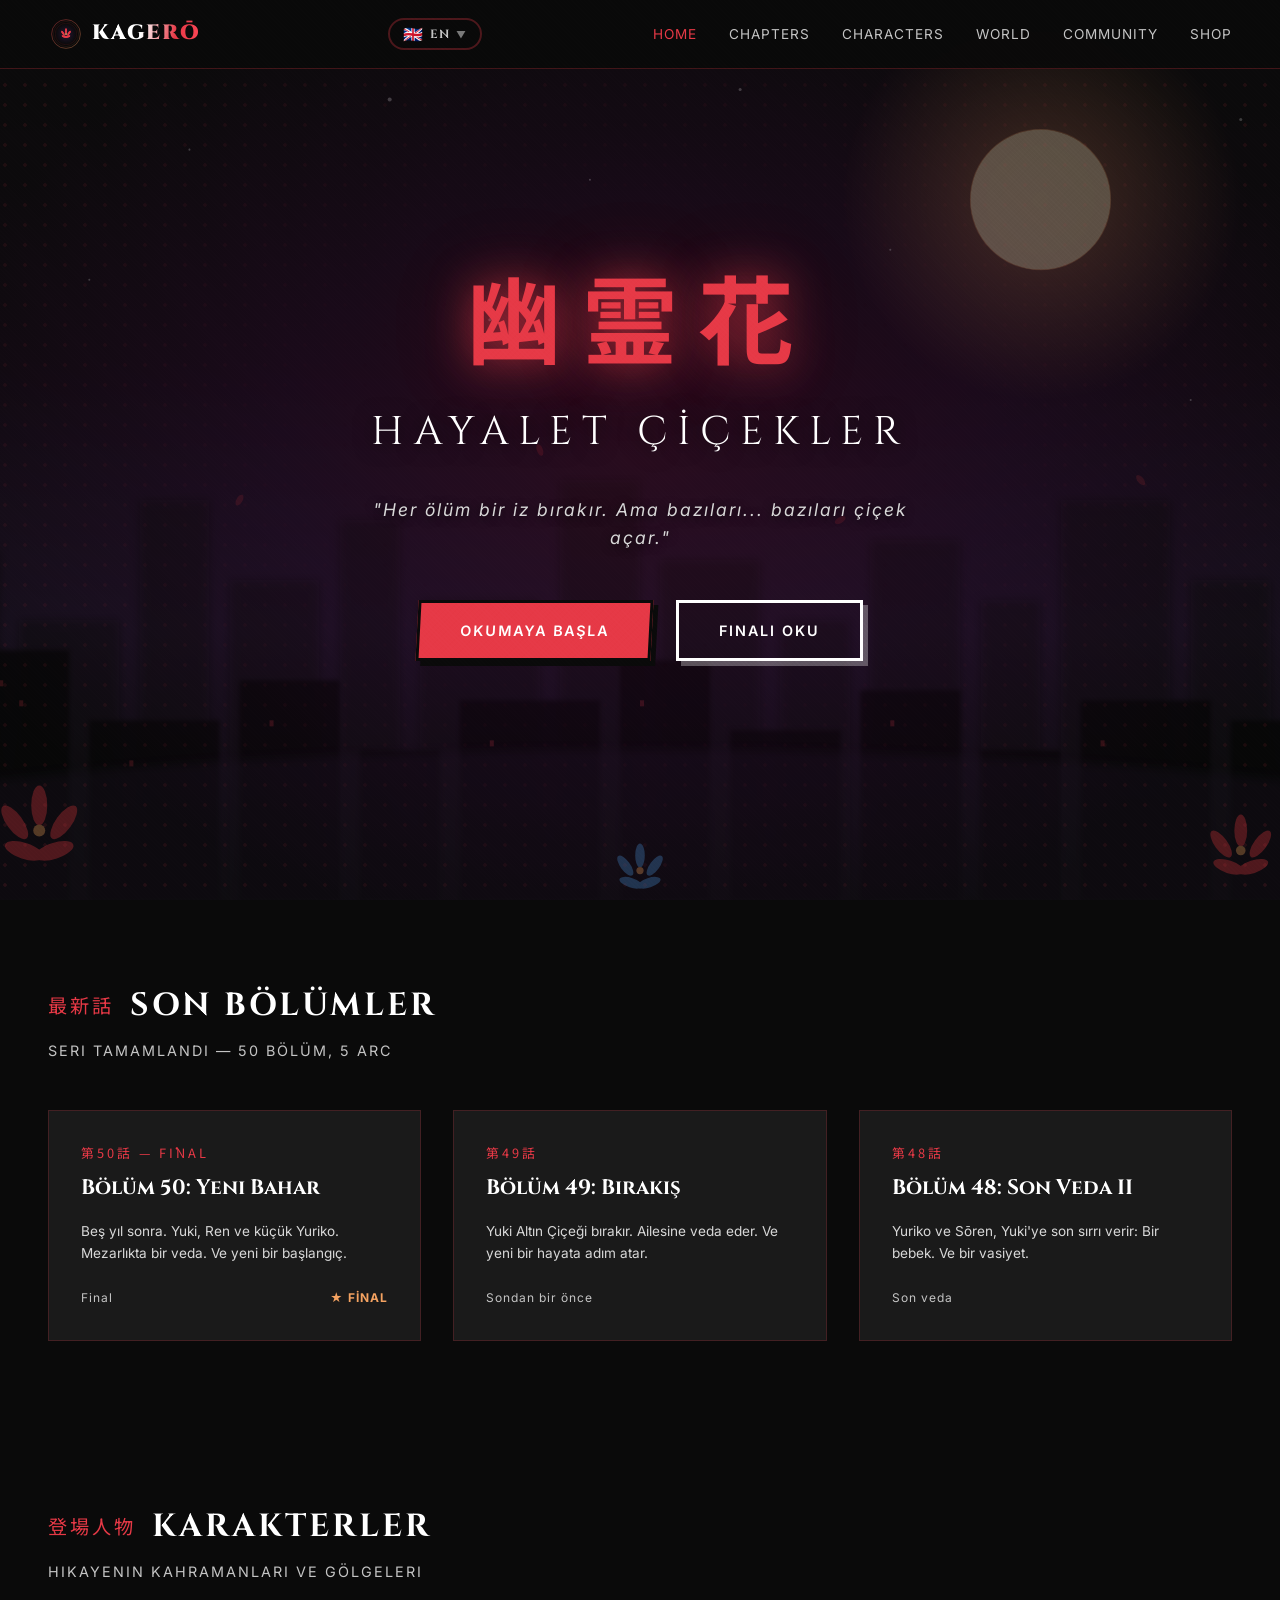
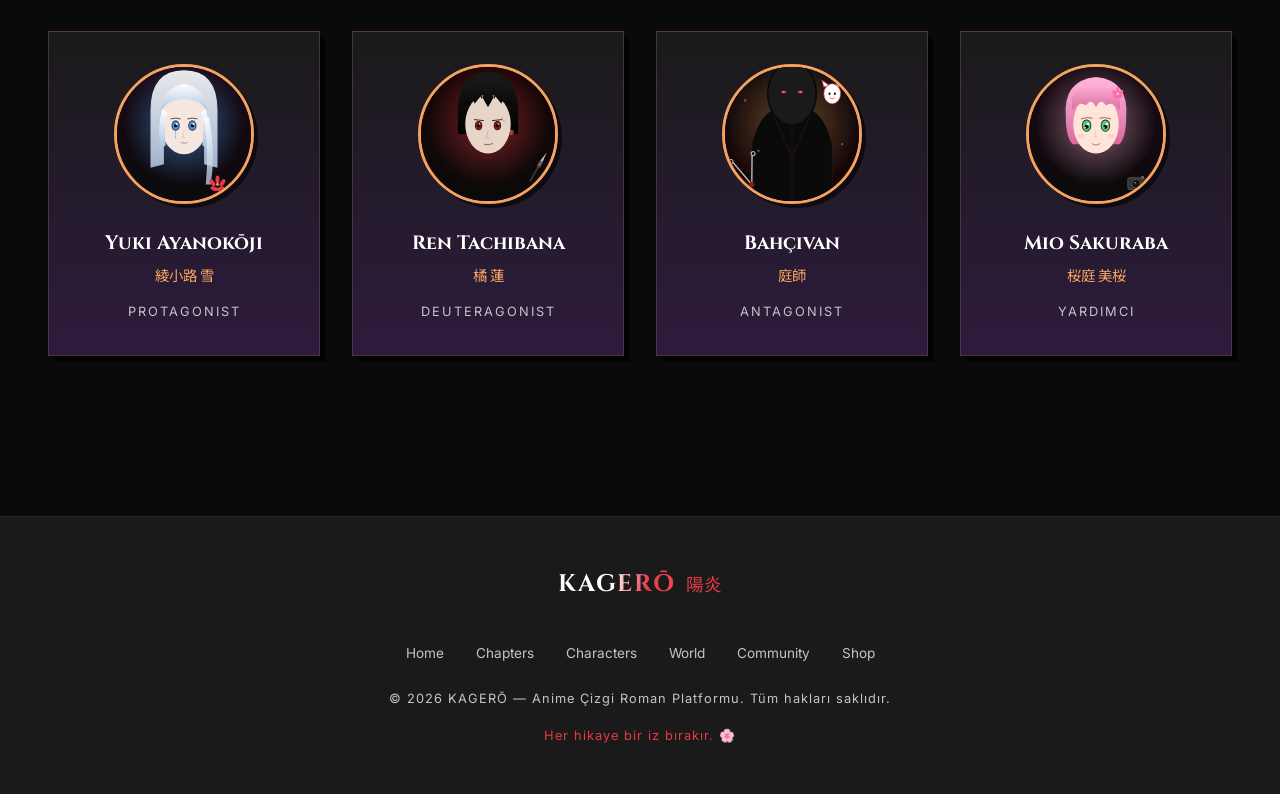
==== commit f6587f04: "Update index.html" ====
--- a/index.html
+++ b/index.html
@@ -171,6 +171,7 @@
   <p style="color: var(--red); margin-top: 1rem;">Her hikaye bir iz bırakır. 🌸</p>
 </footer>
 
+<script src="js/i18n.js"></script>
 <script src="js/main.js"></script>
 </body>
 </html>
--- a/css/style.css
+++ b/css/style.css
@@ -1224,4 +1224,292 @@
   .panel-splash .panel-image::before { font-size: 1.35rem; }
   .panel-closeup .panel-image { min-height: 280px; }
   .nav-btn { padding: 0.8rem 1rem; font-size: 0.7rem; }
+}
+
+/* ============================================
+   LANGUAGE SELECTOR
+   ============================================ */
+
+.lang-selector {
+  position: relative;
+  display: inline-block;
+  margin-left: 1rem;
+}
+
+.lang-toggle {
+  display: flex;
+  align-items: center;
+  gap: 0.4rem;
+  background: transparent;
+  border: 2px solid rgba(230,57,70,0.3);
+  color: var(--gray);
+  padding: 0.4rem 0.8rem;
+  border-radius: 20px;
+  cursor: pointer;
+  font-family: var(--font-body);
+  font-size: 0.75rem;
+  font-weight: 600;
+  letter-spacing: 1px;
+  transition: all 0.3s ease;
+}
+
+.lang-toggle:hover {
+  border-color: var(--red);
+  color: var(--white);
+  background: rgba(230,57,70,0.1);
+}
+
+.lang-flag {
+  font-size: 1rem;
+  line-height: 1;
+}
+
+.lang-code {
+  font-family: 'Cinzel', serif;
+  font-weight: 700;
+}
+
+.lang-arrow {
+  font-size: 0.6rem;
+  opacity: 0.6;
+  transition: transform 0.3s ease;
+}
+
+.lang-selector:has(.lang-dropdown.open) .lang-arrow {
+  transform: rotate(180deg);
+}
+
+.lang-dropdown {
+  position: absolute;
+  top: calc(100% + 0.5rem);
+  right: 0;
+  min-width: 150px;
+  background: rgba(10,10,10,0.98);
+  border: 2px solid rgba(230,57,70,0.4);
+  border-radius: 8px;
+  padding: 0.5rem;
+  opacity: 0;
+  visibility: hidden;
+  transform: translateY(-10px);
+  transition: all 0.25s ease;
+  z-index: 2000;
+  box-shadow: 
+    0 10px 40px rgba(0,0,0,0.8),
+    3px 3px 0 rgba(230,57,70,0.3);
+}
+
+.lang-dropdown.open {
+  opacity: 1;
+  visibility: visible;
+  transform: translateY(0);
+}
+
+.lang-option {
+  display: flex;
+  align-items: center;
+  gap: 0.6rem;
+  padding: 0.6rem 0.8rem;
+  color: var(--gray);
+  text-decoration: none;
+  font-size: 0.85rem;
+  border-radius: 4px;
+  transition: all 0.2s ease;
+  border: 2px solid transparent;
+}
+
+.lang-option:hover {
+  background: rgba(230,57,70,0.15);
+  color: var(--white);
+  border-color: rgba(230,57,70,0.3);
+  transform: translateX(3px);
+}
+
+.lang-option .lang-flag {
+  font-size: 1.1rem;
+}
+
+.lang-option .lang-name {
+  font-family: var(--font-body);
+  font-weight: 500;
+}
+
+/* Aktif dil işareti */
+.lang-option.active {
+  background: rgba(230,57,70,0.2);
+  color: var(--white);
+  border-color: var(--red);
+}
+
+/* Mobil */
+@media (max-width: 968px) {
+  .lang-selector {
+    margin-left: auto;
+    margin-right: 0.5rem;
+  }
+  
+  .lang-toggle {
+    padding: 0.35rem 0.6rem;
+    font-size: 0.7rem;
+  }
+  
+  .lang-dropdown {
+    right: 0;
+    min-width: 140px;
+  }
+}
+
+/* ============================================
+   BONUS BÖLÜM STİLLERİ (外伝)
+   ============================================ */
+
+/* Bonus bölüm damgası — başlıkta */
+.chapter-info .jp.bonus-stamp {
+  background: linear-gradient(135deg, var(--manga-gold, #D4A017), #B8860B) !important;
+  color: var(--ink, #0A0A0A) !important;
+  border-color: var(--ink, #0A0A0A) !important;
+  font-weight: 800;
+  animation: bonusPulse 2s ease-in-out infinite alternate;
+  box-shadow: 
+    2px 2px 0 rgba(0,0,0,0.8),
+    0 0 20px rgba(212,160,23,0.6);
+}
+
+@keyframes bonusPulse {
+  from { transform: rotate(-2deg) scale(1); }
+  to { transform: rotate(-2deg) scale(1.05); }
+}
+
+/* Bonus bölüm modu — tüm sayfaya uygulanır */
+body.bonus-mode {
+  --manga-red: #D4A017;
+  --manga-red-glow: #F4C430;
+}
+
+body.bonus-mode .reader-topbar {
+  border-bottom-color: var(--manga-gold, #D4A017);
+  box-shadow: 
+    0 4px 0 rgba(0,0,0,0.5),
+    0 0 30px rgba(212,160,23,0.3);
+}
+
+body.bonus-mode .panel-image {
+  border-bottom-color: var(--manga-gold, #D4A017);
+  background: 
+    radial-gradient(ellipse at center, #4D3D1B 0%, #2D2310 50%, #0A0A0A 100%);
+}
+
+body.bonus-mode .panel-splash .panel-image {
+  background: 
+    radial-gradient(ellipse at center, #6D5D2B 0%, #3D2B10 40%, #0A0A0A 100%);
+}
+
+body.bonus-mode .page {
+  border-color: var(--manga-gold, #D4A017);
+  box-shadow:
+    8px 8px 0 rgba(0,0,0,0.6),
+    inset 0 0 80px rgba(212,160,23,0.08);
+}
+
+body.bonus-mode .page::before,
+body.bonus-mode .page::after {
+  background: var(--manga-gold, #D4A017);
+}
+
+body.bonus-mode .page-number {
+  background: var(--manga-gold, #D4A017);
+  color: var(--ink, #0A0A0A);
+  border-color: var(--ink, #0A0A0A);
+}
+
+body.bonus-mode .dialogue-box {
+  border-color: var(--manga-gold, #D4A017);
+  box-shadow: 
+    5px 5px 0 rgba(212,160,23,0.5),
+    0 0 20px rgba(212,160,23,0.2);
+}
+
+body.bonus-mode .dialogue-box::after {
+  border-top-color: var(--manga-gold, #D4A017);
+}
+
+body.bonus-mode .dialogue-speaker {
+  color: var(--manga-gold, #D4A017);
+}
+
+body.bonus-mode .dialogue-speaker::after {
+  background: var(--manga-gold, #D4A017);
+}
+
+body.bonus-mode .inner-voice {
+  background: rgba(212,160,23,0.08);
+  color: var(--manga-gold, #D4A017);
+  border-left-color: rgba(212,160,23,0.5);
+}
+
+body.bonus-mode .inner-voice::before {
+  color: var(--manga-gold, #D4A017);
+}
+
+/* Bonus navigasyon butonu */
+.nav-btn.bonus-nav {
+  background: linear-gradient(135deg, var(--manga-gold, #D4A017), #B8860B);
+  color: var(--ink, #0A0A0A);
+  border-color: var(--ink, #0A0A0A);
+  font-weight: 800;
+  letter-spacing: 3px;
+  position: relative;
+  overflow: hidden;
+}
+
+.nav-btn.bonus-nav::before {
+  content: '外伝';
+  position: absolute;
+  top: 50%;
+  right: 8px;
+  transform: translateY(-50%) rotate(90deg);
+  font-family: 'Noto Sans JP', sans-serif;
+  font-size: 0.65rem;
+  opacity: 0.6;
+  letter-spacing: 2px;
+}
+
+.nav-btn.bonus-nav:hover {
+  background: linear-gradient(135deg, #F4C430, var(--manga-gold, #D4A017));
+  transform: translate(3px, 3px);
+  box-shadow: 
+    2px 2px 0 var(--ink, #0A0A0A),
+    0 0 30px rgba(212,160,23,0.6);
+}
+
+/* Bonus bölüm arkaplanına altın parçacıklar */
+body.bonus-mode .reader-container::before {
+  content: '';
+  position: fixed;
+  inset: 0;
+  pointer-events: none;
+  z-index: 0;
+  background-image:
+    radial-gradient(circle at 20% 30%, rgba(212,160,23,0.15) 1.5px, transparent 2px),
+    radial-gradient(circle at 80% 70%, rgba(212,160,23,0.1) 1.5px, transparent 2px),
+    radial-gradient(circle at 50% 50%, rgba(212,160,23,0.08) 1px, transparent 1.5px);
+  background-size: 200px 200px, 300px 300px, 150px 150px;
+  animation: goldFloat 20s linear infinite;
+}
+
+@keyframes goldFloat {
+  from { background-position: 0 0, 0 0, 0 0; }
+  to { background-position: 200px 200px, -300px 300px, 150px -150px; }
+}
+
+/* Mobil uyum */
+@media (max-width: 768px) {
+  body.bonus-mode .page {
+    box-shadow:
+      5px 5px 0 rgba(0,0,0,0.6),
+      inset 0 0 60px rgba(212,160,23,0.08);
+  }
+  
+  .nav-btn.bonus-nav::before {
+    display: none;
+  }
 }
